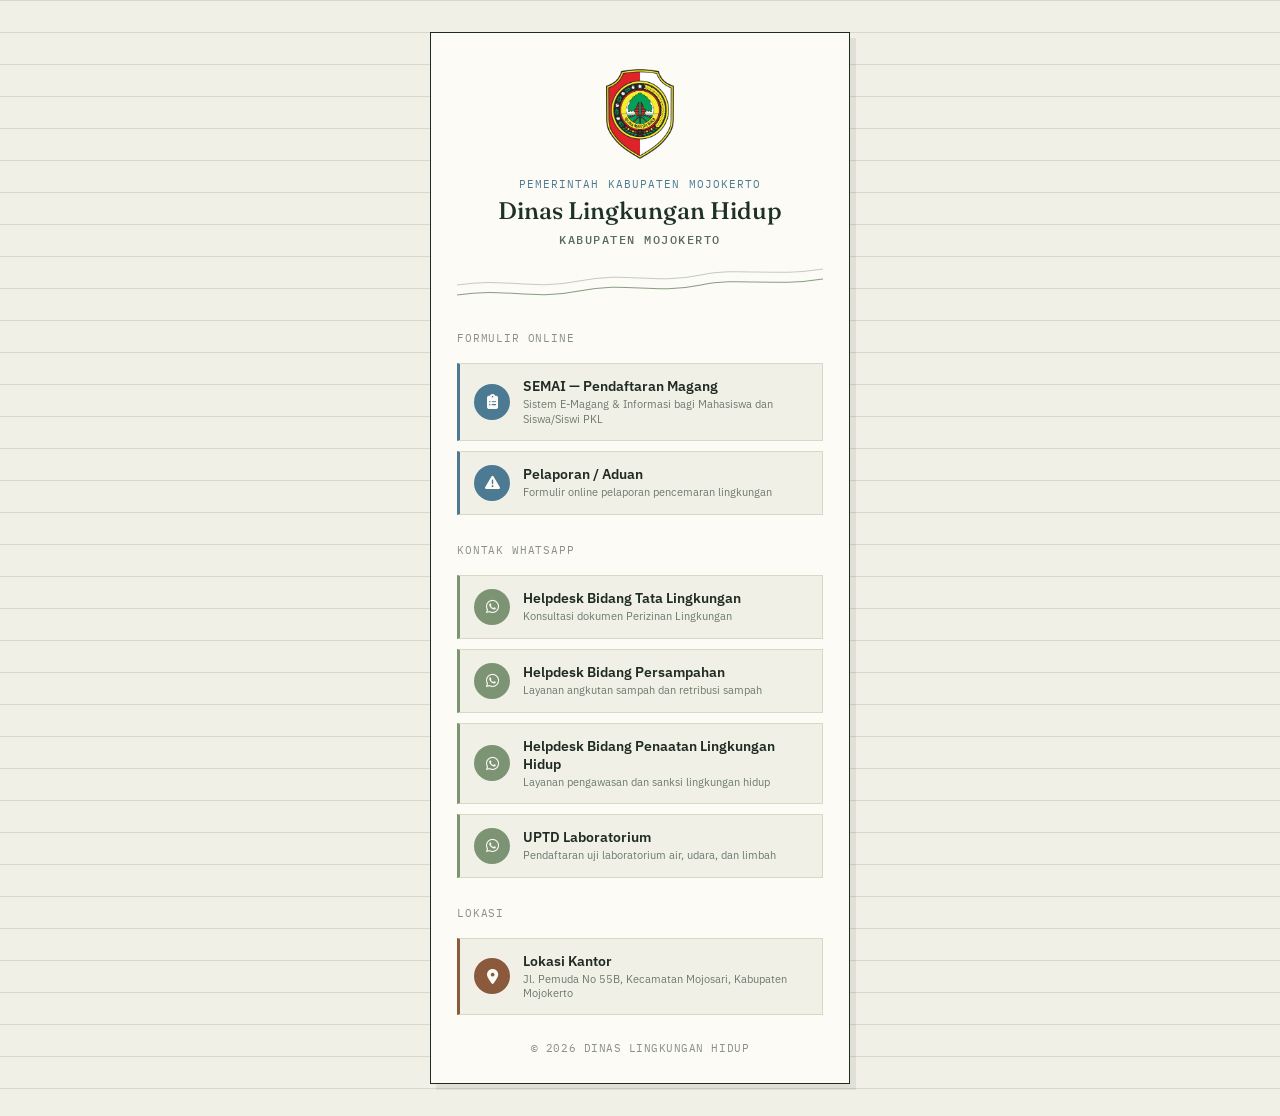
==== index.html @ 9b27d690 "Update index.html" ====
<!DOCTYPE html>
<html lang="id">
<head>
  <meta charset="UTF-8" />
  <meta name="viewport" content="width=device-width, initial-scale=1.0" />
  <title>Landing Page | DLH Kab. Mojokerto</title>
  <link rel="icon" type="image/png" href="logo.png" />
  <link rel="stylesheet" href="https://cdnjs.cloudflare.com/ajax/libs/font-awesome/6.4.0/css/all.min.css" />
  <link rel="preconnect" href="https://fonts.googleapis.com">
  <link rel="preconnect" href="https://fonts.gstatic.com" crossorigin>
  <link href="https://fonts.googleapis.com/css2?family=Fraunces:opsz,wght@9..144,400;9..144,500;9..144,600&family=IBM+Plex+Sans:wght@400;500;600&family=IBM+Plex+Mono:wght@400;500&display=swap" rel="stylesheet">
  <style>
    :root {
      --ink:#1E2B22;
      --paper:#F1F0E6;
      --paper-line:#DAD7C6;
      --forest:#2F4A3C;
      --forest-dark:#1E3129;
      --moss:#7C9473;
      --soil:#8B5A3C;
      --sky:#4C7A93;
      --danger:#A8432E;
      --white:#FCFBF6;
    }

    * { box-sizing: border-box; }

    html, body { overflow-x: hidden; }

    body {
      margin: 0;
      font-family: 'IBM Plex Sans', sans-serif;
      background: var(--paper);
      color: var(--ink);
      background-image: linear-gradient(var(--paper-line) 1px, transparent 1px);
      background-size: 100% 32px;
      display: flex;
      justify-content: center;
      min-height: 100vh;
      padding: 32px 16px;
    }

    .container {
      background: var(--white);
      border: 1px solid var(--ink);
      box-shadow: 6px 6px 0 rgba(30,43,34,0.08);
      width: 100%;
      max-width: 420px;
      text-align: center;
      padding: 36px 26px 28px;
      height: fit-content;
    }

    .logo-area img {
      width: 68px;
      margin-bottom: 14px;
    }

    .eyebrow {
      font-family: 'IBM Plex Mono', monospace;
      font-size: 11px;
      letter-spacing: .1em;
      text-transform: uppercase;
      color: var(--sky);
      margin: 0 0 6px;
    }

    h1 {
      margin: 0;
      font-family: 'Fraunces', serif;
      font-weight: 500;
      font-size: 24px;
      color: var(--forest-dark);
      line-height: 1.2;
    }

    h2 {
      margin: 6px 0 0;
      font-family: 'IBM Plex Mono', monospace;
      font-size: 11.5px;
      font-weight: 500;
      color: #5B6A5E;
      text-transform: uppercase;
      letter-spacing: 1.5px;
    }

    .contour {
      width: 100%;
      height: 40px;
      margin: 18px 0 22px;
    }

    .menu-list {
      display: flex;
      flex-direction: column;
      gap: 10px;
      text-align: left;
    }

    .card-btn {
      display: flex;
      align-items: center;
      text-decoration: none;
      padding: 13px 14px;
      border: 1px solid var(--paper-line);
      border-left: 3px solid var(--accent, var(--forest));
      background: var(--paper);
      transition: transform .15s ease, box-shadow .15s ease;
    }

    .card-btn:hover {
      transform: translateX(2px);
      box-shadow: 3px 3px 0 rgba(30,43,34,0.08);
    }

    .icon-box {
      width: 36px;
      height: 36px;
      flex-shrink: 0;
      border-radius: 50%;
      background: var(--accent, var(--forest));
      display: flex;
      align-items: center;
      justify-content: center;
      margin-right: 13px;
      font-size: 15px;
      color: var(--white);
    }

    .text-box { flex: 1; min-width: 0; }

    .title {
      display: block;
      font-family: 'IBM Plex Sans', sans-serif;
      font-weight: 600;
      font-size: 13.5px;
      color: var(--ink);
      margin-bottom: 2px;
    }

    .subtitle {
      display: block;
      font-size: 11px;
      color: #6B7A6E;
      line-height: 1.35;
    }

    .wa   { --accent: var(--moss); }
    .form { --accent: var(--sky); }
    .location { --accent: var(--soil); }

    .group-label {
      font-family: 'IBM Plex Mono', monospace;
      font-size: 10.5px;
      letter-spacing: .08em;
      text-transform: uppercase;
      color: #8A9186;
      margin: 18px 0 8px;
      text-align: left;
    }
    .menu-list > .group-label:first-child { margin-top: 0; }

    footer {
      margin-top: 26px;
      font-family: 'IBM Plex Mono', monospace;
      font-size: 10.5px;
      color: #8A9186;
      letter-spacing: .05em;
    }
  </style>
</head>
<body>
  <div class="container">
    <div class="logo-area">
      <img src="logo.png" alt="Logo DLH">
    </div>
    <p class="eyebrow">Pemerintah Kabupaten Mojokerto</p>
    <h1>Dinas Lingkungan Hidup</h1>
    <h2>Kabupaten Mojokerto</h2>

    <svg class="contour" viewBox="0 0 300 40" xmlns="http://www.w3.org/2000/svg" preserveAspectRatio="none">
      <g fill="none" stroke="#7C9473" stroke-width="1">
        <path d="M0,30 C40,22 60,36 100,26 C140,16 160,30 200,20 C230,12 260,22 300,14" opacity="0.9"/>
        <path d="M0,20 C40,12 60,26 100,16 C140,6 160,20 200,10 C230,2 260,12 300,4" opacity="0.45"/>
      </g>
    </svg>

    <div class="menu-list">
      <p class="group-label">Formulir Online</p>

      <a href="magang.html?v=2" class="card-btn form">
        <div class="icon-box"><i class="fas fa-clipboard-list"></i></div>
        <div class="text-box">
          <span class="title">SEMAI — Pendaftaran Magang</span>
          <span class="subtitle">Sistem E-Magang & Informasi bagi Mahasiswa dan Siswa/Siswi PKL</span>
        </div>
      </a>

      <a href="https://damarmojo.lapor.go.id/" class="card-btn form">
        <div class="icon-box"><i class="fas fa-exclamation-triangle"></i></div>
        <div class="text-box">
          <span class="title">Pelaporan / Aduan</span>
          <span class="subtitle">Formulir online pelaporan pencemaran lingkungan</span>
        </div>
      </a>

      <p class="group-label">Kontak WhatsApp</p>

      <a href="https://wa.me/628213649614?text=Halo%20Bapak/Ibu.%0A%0APerkenalkan%2C%20saya%3A%0A%0ANama%3A%20%5BNama%5D%0AInstansi/Perusahaan%3A%20%5BNama%20Instansi/Perusahaan%5D%0A%0ASaya%20ingin%20berkonsultasi%20terkait%20dokumen%20Perizinan%20Lingkungan.%0A%0ATerima%20kasih." class="card-btn wa">
        <div class="icon-box"><i class="fab fa-whatsapp"></i></div>
        <div class="text-box">
          <span class="title">Helpdesk Bidang Tata Lingkungan</span>
          <span class="subtitle">Konsultasi dokumen Perizinan Lingkungan</span>
        </div>
      </a>

      <a href="https://wa.me/6281259065456?text=Halo%20Bapak/Ibu.%0A%0APerkenalkan%2C%20saya%3A%0A%0ANama%3A%20%5BNama%5D%0AAlamat%3A%20%5BAlamat%5D%0A%0ASaya%20ingin%20menanyakan%20layanan%20angkutan%20sampah/retribusi%20sampah.%0A%0ATerima%20kasih." class="card-btn wa">
        <div class="icon-box"><i class="fab fa-whatsapp"></i></div>
        <div class="text-box">
          <span class="title">Helpdesk Bidang Persampahan</span>
          <span class="subtitle">Layanan angkutan sampah dan retribusi sampah</span>
        </div>
      </a>

      <a href="https://wa.me/6282336742595?text=Halo%20Bapak/Ibu.%0A%0APerkenalkan%2C%20saya%3A%0A%0ANama%3A%20%5BNama%5D%0AAlamat%3A%20%5BAlamat%5D%0A%0ASaya%20ingin%20melaporkan/menanyakan%20terkait%20pengawasan%20dan%20sanksi%20lingkungan%20hidup%3A%0A%0A%5BUraian%20singkat%20laporan/pertanyaan%5D%0A%0ATerima%20kasih." class="card-btn wa">
        <div class="icon-box"><i class="fab fa-whatsapp"></i></div>
        <div class="text-box">
          <span class="title">Helpdesk Bidang Penaatan Lingkungan Hidup</span>
          <span class="subtitle">Layanan pengawasan dan sanksi lingkungan hidup</span>
        </div>
      </a>

      <a href="https://wa.me/62811315451?text=Halo%20Bapak/Ibu.%0A%0APerkenalkan%2C%20saya%3A%0A%0ANama%3A%20%5BNama%5D%0AInstansi/Perusahaan%3A%20%5BNama%20Instansi/Perusahaan%5D%0A%0ASaya%20ingin%20mendaftar%20uji%20laboratorium%20%28air/udara/limbah%29.%0A%0ATerima%20kasih." class="card-btn wa">
        <div class="icon-box"><i class="fab fa-whatsapp"></i></div>
        <div class="text-box">
          <span class="title">UPTD Laboratorium</span>
          <span class="subtitle">Pendaftaran uji laboratorium air, udara, dan limbah</span>
        </div>
      </a>

      <p class="group-label">Lokasi</p>

      <a href="https://maps.app.goo.gl/bSE29YEavGSSoaG5A" class="card-btn location">
        <div class="icon-box"><i class="fas fa-map-marker-alt"></i></div>
        <div class="text-box">
          <span class="title">Lokasi Kantor</span>
          <span class="subtitle">Jl. Pemuda No 55B, Kecamatan Mojosari, Kabupaten Mojokerto</span>
        </div>
      </a>
    </div>

    <footer>&copy; 2026 DINAS LINGKUNGAN HIDUP</footer>
  </div>
</body>
</html>
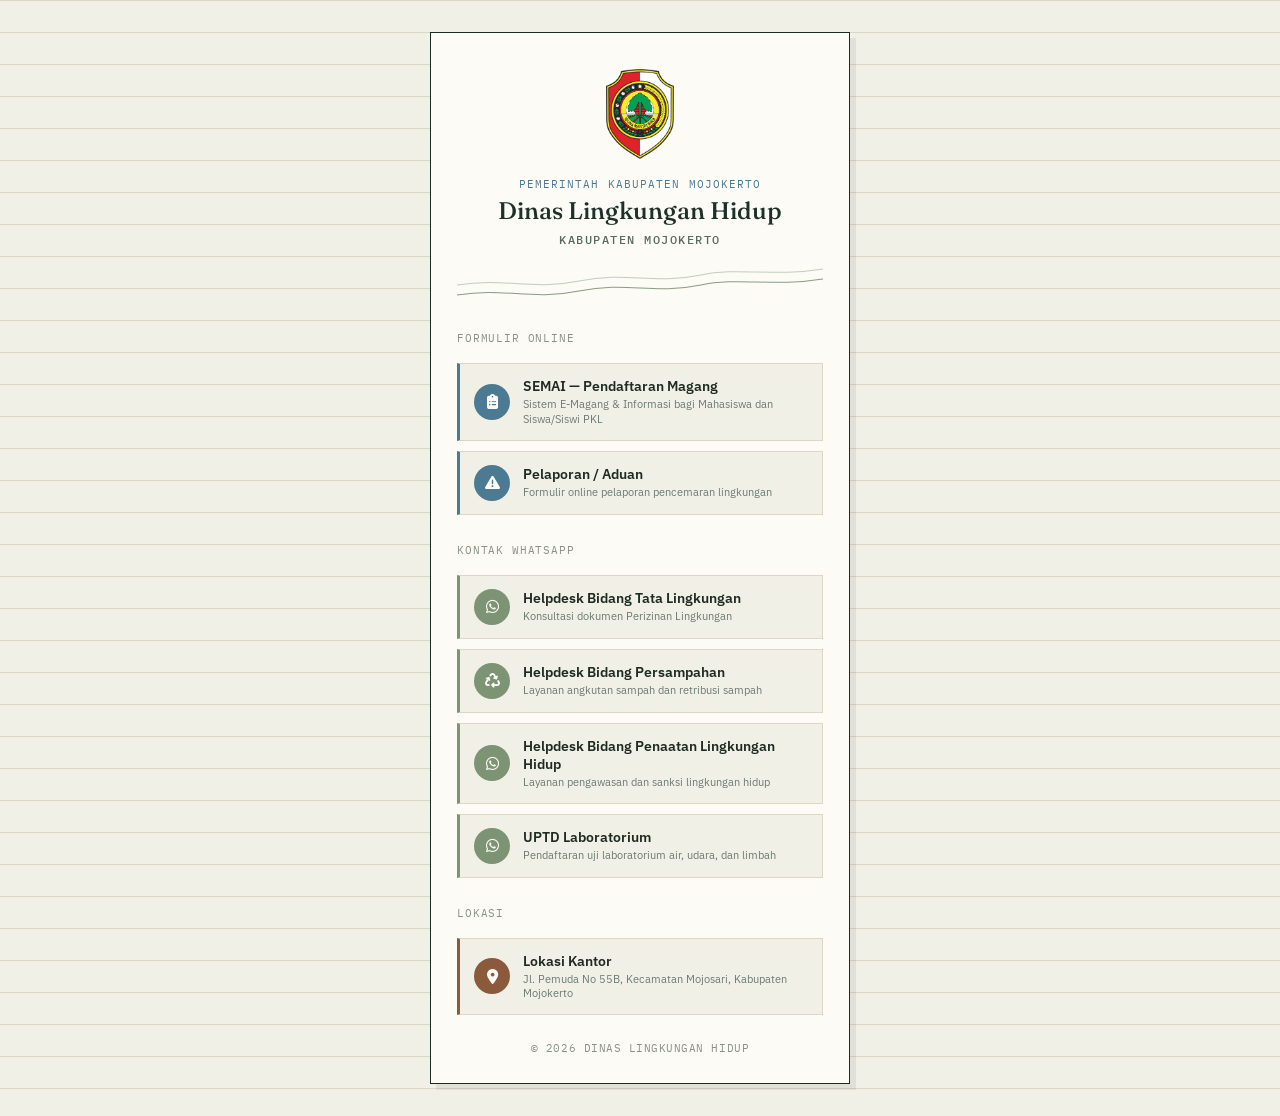
==== commit cca19484: "Update index.html" ====
--- a/index.html
+++ b/index.html
@@ -214,8 +214,8 @@
         </div>
       </a>
 
-      <a href="https://wa.me/6281259065456?text=Halo%20Bapak/Ibu.%0A%0APerkenalkan%2C%20saya%3A%0A%0ANama%3A%20%5BNama%5D%0AAlamat%3A%20%5BAlamat%5D%0A%0ASaya%20ingin%20menanyakan%20layanan%20angkutan%20sampah/retribusi%20sampah.%0A%0ATerima%20kasih." class="card-btn wa">
-        <div class="icon-box"><i class="fab fa-whatsapp"></i></div>
+      <a href="layanan-sampah.html" class="card-btn wa">
+        <div class="icon-box"><i class="fas fa-recycle"></i></div>
         <div class="text-box">
           <span class="title">Helpdesk Bidang Persampahan</span>
           <span class="subtitle">Layanan angkutan sampah dan retribusi sampah</span>
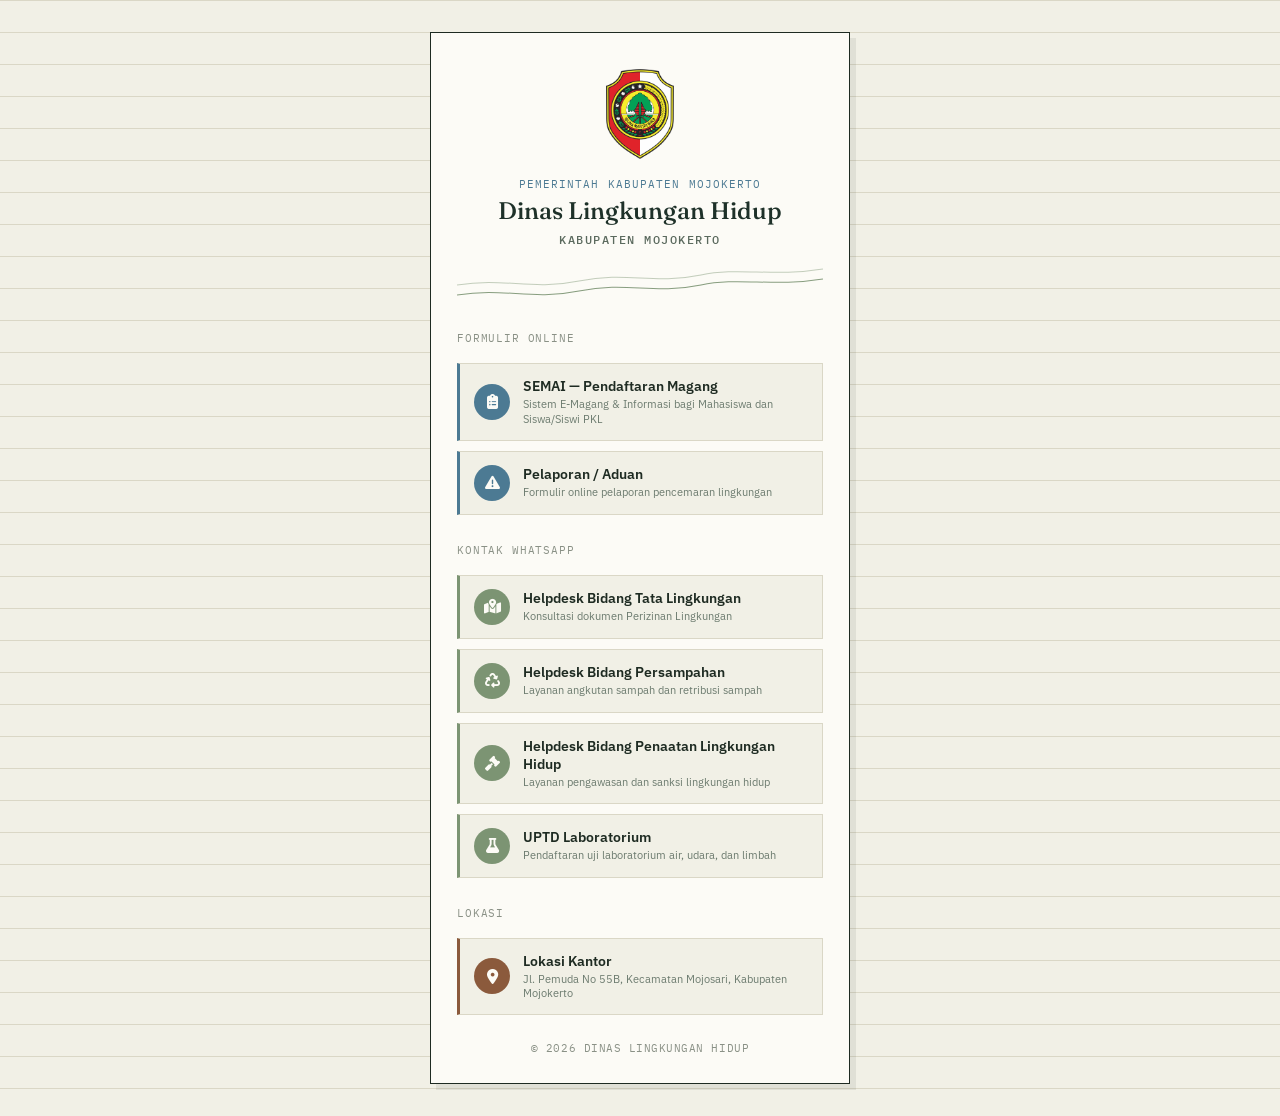
==== commit 03a4f9a4: "Update index.html" ====
--- a/index.html
+++ b/index.html
@@ -206,8 +206,8 @@
 
       <p class="group-label">Kontak WhatsApp</p>
 
-      <a href="https://wa.me/628213649614?text=Halo%20Bapak/Ibu.%0A%0APerkenalkan%2C%20saya%3A%0A%0ANama%3A%20%5BNama%5D%0AInstansi/Perusahaan%3A%20%5BNama%20Instansi/Perusahaan%5D%0A%0ASaya%20ingin%20berkonsultasi%20terkait%20dokumen%20Perizinan%20Lingkungan.%0A%0ATerima%20kasih." class="card-btn wa">
-        <div class="icon-box"><i class="fab fa-whatsapp"></i></div>
+      <a href="layanan-tata-lingkungan.html" class="card-btn wa">
+        <div class="icon-box"><i class="fas fa-map-marked-alt"></i></div>
         <div class="text-box">
           <span class="title">Helpdesk Bidang Tata Lingkungan</span>
           <span class="subtitle">Konsultasi dokumen Perizinan Lingkungan</span>
@@ -222,16 +222,16 @@
         </div>
       </a>
 
-      <a href="https://wa.me/6282336742595?text=Halo%20Bapak/Ibu.%0A%0APerkenalkan%2C%20saya%3A%0A%0ANama%3A%20%5BNama%5D%0AAlamat%3A%20%5BAlamat%5D%0A%0ASaya%20ingin%20melaporkan/menanyakan%20terkait%20pengawasan%20dan%20sanksi%20lingkungan%20hidup%3A%0A%0A%5BUraian%20singkat%20laporan/pertanyaan%5D%0A%0ATerima%20kasih." class="card-btn wa">
-        <div class="icon-box"><i class="fab fa-whatsapp"></i></div>
+      <a href="layanan-penaatan.html" class="card-btn wa">
+        <div class="icon-box"><i class="fas fa-gavel"></i></div>
         <div class="text-box">
           <span class="title">Helpdesk Bidang Penaatan Lingkungan Hidup</span>
           <span class="subtitle">Layanan pengawasan dan sanksi lingkungan hidup</span>
         </div>
       </a>
 
-      <a href="https://wa.me/62811315451?text=Halo%20Bapak/Ibu.%0A%0APerkenalkan%2C%20saya%3A%0A%0ANama%3A%20%5BNama%5D%0AInstansi/Perusahaan%3A%20%5BNama%20Instansi/Perusahaan%5D%0A%0ASaya%20ingin%20mendaftar%20uji%20laboratorium%20%28air/udara/limbah%29.%0A%0ATerima%20kasih." class="card-btn wa">
-        <div class="icon-box"><i class="fab fa-whatsapp"></i></div>
+      <a href="layanan-lab.html" class="card-btn wa">
+        <div class="icon-box"><i class="fas fa-flask"></i></div>
         <div class="text-box">
           <span class="title">UPTD Laboratorium</span>
           <span class="subtitle">Pendaftaran uji laboratorium air, udara, dan limbah</span>
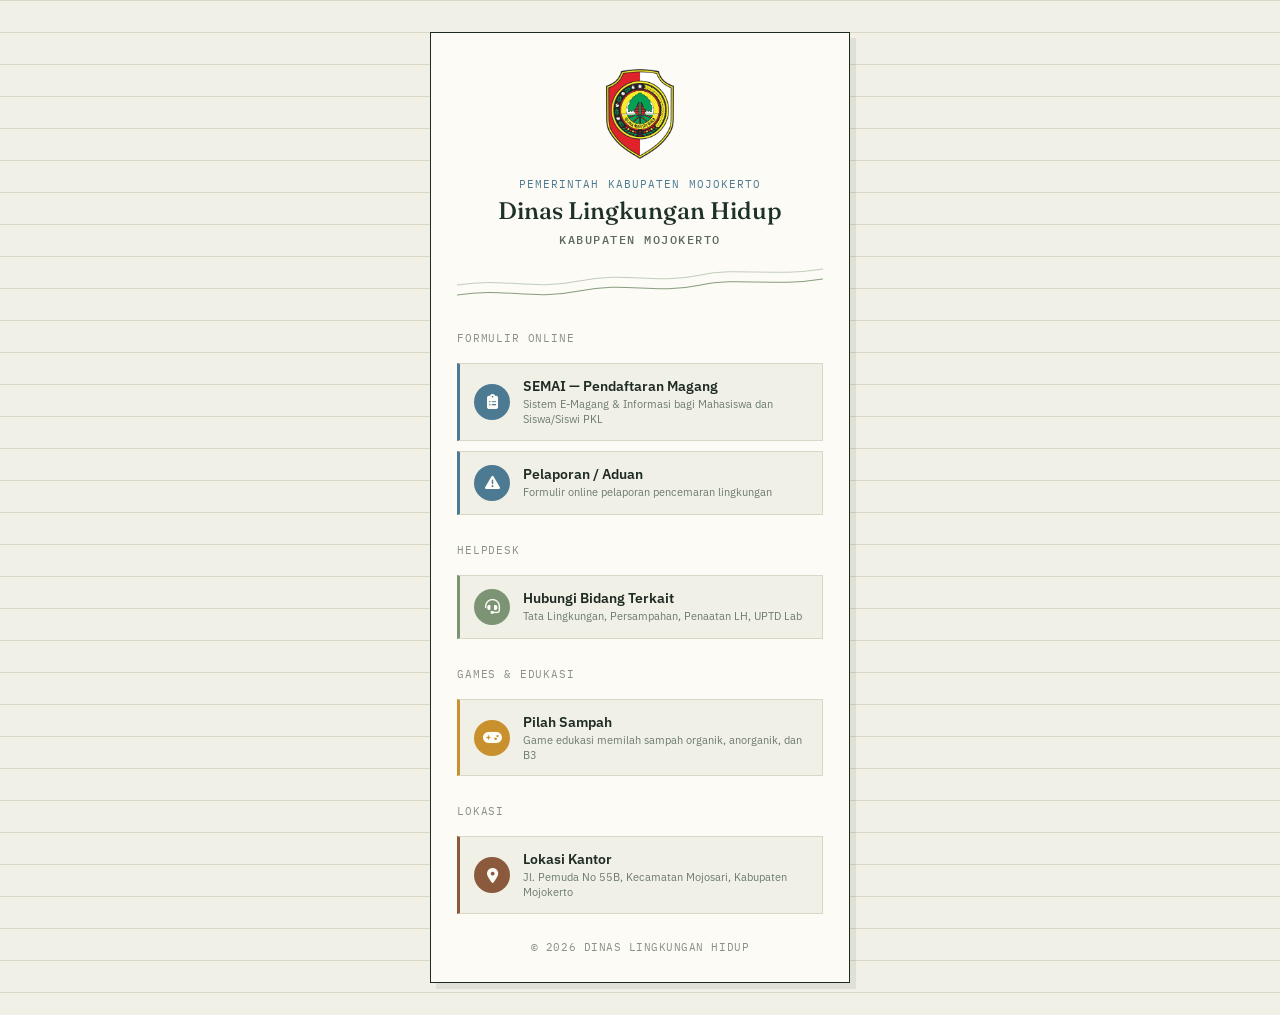
==== commit 7c209a45: "Update index.html" ====
--- a/index.html
+++ b/index.html
@@ -147,6 +147,7 @@
 
     .wa   { --accent: var(--moss); }
     .form { --accent: var(--sky); }
+    .game { --accent: #C9902E; }
     .location { --accent: var(--soil); }
 
     .group-label {
@@ -204,37 +205,23 @@
         </div>
       </a>
 
-      <p class="group-label">Kontak WhatsApp</p>
-
-      <a href="layanan-tata-lingkungan.html" class="card-btn wa">
-        <div class="icon-box"><i class="fas fa-map-marked-alt"></i></div>
-        <div class="text-box">
-          <span class="title">Helpdesk Bidang Tata Lingkungan</span>
-          <span class="subtitle">Konsultasi dokumen Perizinan Lingkungan</span>
-        </div>
-      </a>
-
-      <a href="layanan-sampah.html" class="card-btn wa">
-        <div class="icon-box"><i class="fas fa-recycle"></i></div>
-        <div class="text-box">
-          <span class="title">Helpdesk Bidang Persampahan</span>
-          <span class="subtitle">Layanan angkutan sampah dan retribusi sampah</span>
-        </div>
-      </a>
-
-      <a href="layanan-penaatan.html" class="card-btn wa">
-        <div class="icon-box"><i class="fas fa-gavel"></i></div>
-        <div class="text-box">
-          <span class="title">Helpdesk Bidang Penaatan Lingkungan Hidup</span>
-          <span class="subtitle">Layanan pengawasan dan sanksi lingkungan hidup</span>
-        </div>
-      </a>
-
-      <a href="layanan-lab.html" class="card-btn wa">
-        <div class="icon-box"><i class="fas fa-flask"></i></div>
-        <div class="text-box">
-          <span class="title">UPTD Laboratorium</span>
-          <span class="subtitle">Pendaftaran uji laboratorium air, udara, dan limbah</span>
+      <p class="group-label">Helpdesk</p>
+
+      <a href="helpdesk.html" class="card-btn wa">
+        <div class="icon-box"><i class="fas fa-headset"></i></div>
+        <div class="text-box">
+          <span class="title">Hubungi Bidang Terkait</span>
+          <span class="subtitle">Tata Lingkungan, Persampahan, Penaatan LH, UPTD Lab</span>
+        </div>
+      </a>
+
+      <p class="group-label">Games &amp; Edukasi</p>
+
+      <a href="pilah-sampah.html" class="card-btn game">
+        <div class="icon-box"><i class="fas fa-gamepad"></i></div>
+        <div class="text-box">
+          <span class="title">Pilah Sampah</span>
+          <span class="subtitle">Game edukasi memilah sampah organik, anorganik, dan B3</span>
         </div>
       </a>
 
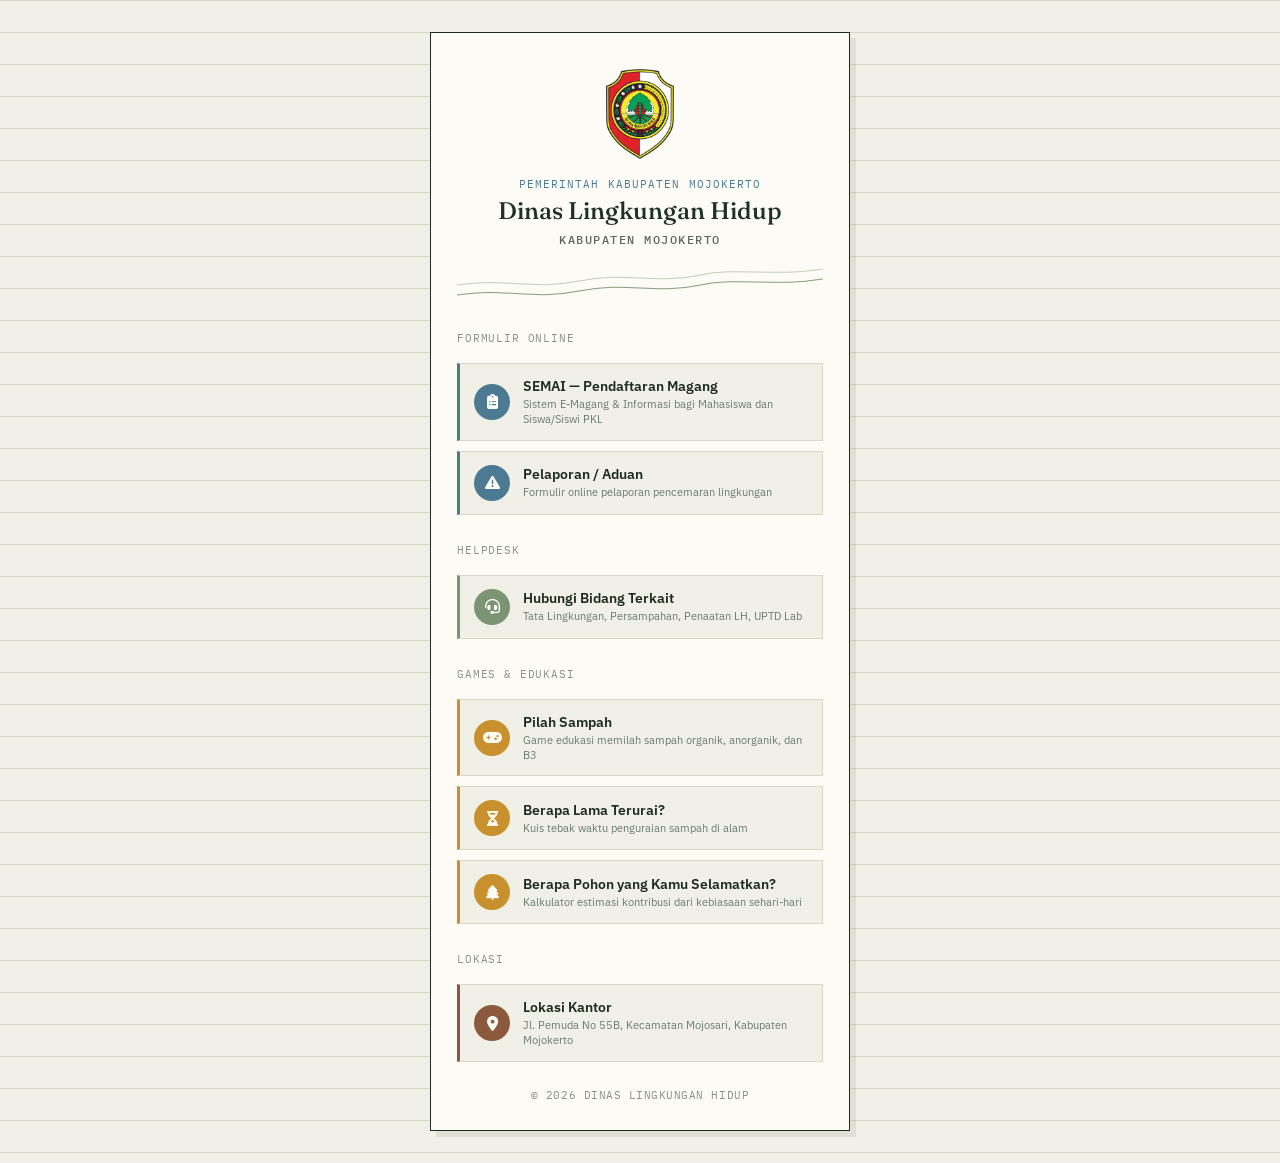
==== commit 5649a649: "Update index.html" ====
--- a/index.html
+++ b/index.html
@@ -225,6 +225,22 @@
         </div>
       </a>
 
+      <a href="kuis-terurai.html" class="card-btn game">
+        <div class="icon-box"><i class="fas fa-hourglass-half"></i></div>
+        <div class="text-box">
+          <span class="title">Berapa Lama Terurai?</span>
+          <span class="subtitle">Kuis tebak waktu penguraian sampah di alam</span>
+        </div>
+      </a>
+
+      <a href="kalkulator-pohon.html" class="card-btn game">
+        <div class="icon-box"><i class="fas fa-tree"></i></div>
+        <div class="text-box">
+          <span class="title">Berapa Pohon yang Kamu Selamatkan?</span>
+          <span class="subtitle">Kalkulator estimasi kontribusi dari kebiasaan sehari-hari</span>
+        </div>
+      </a>
+
       <p class="group-label">Lokasi</p>
 
       <a href="https://maps.app.goo.gl/bSE29YEavGSSoaG5A" class="card-btn location">
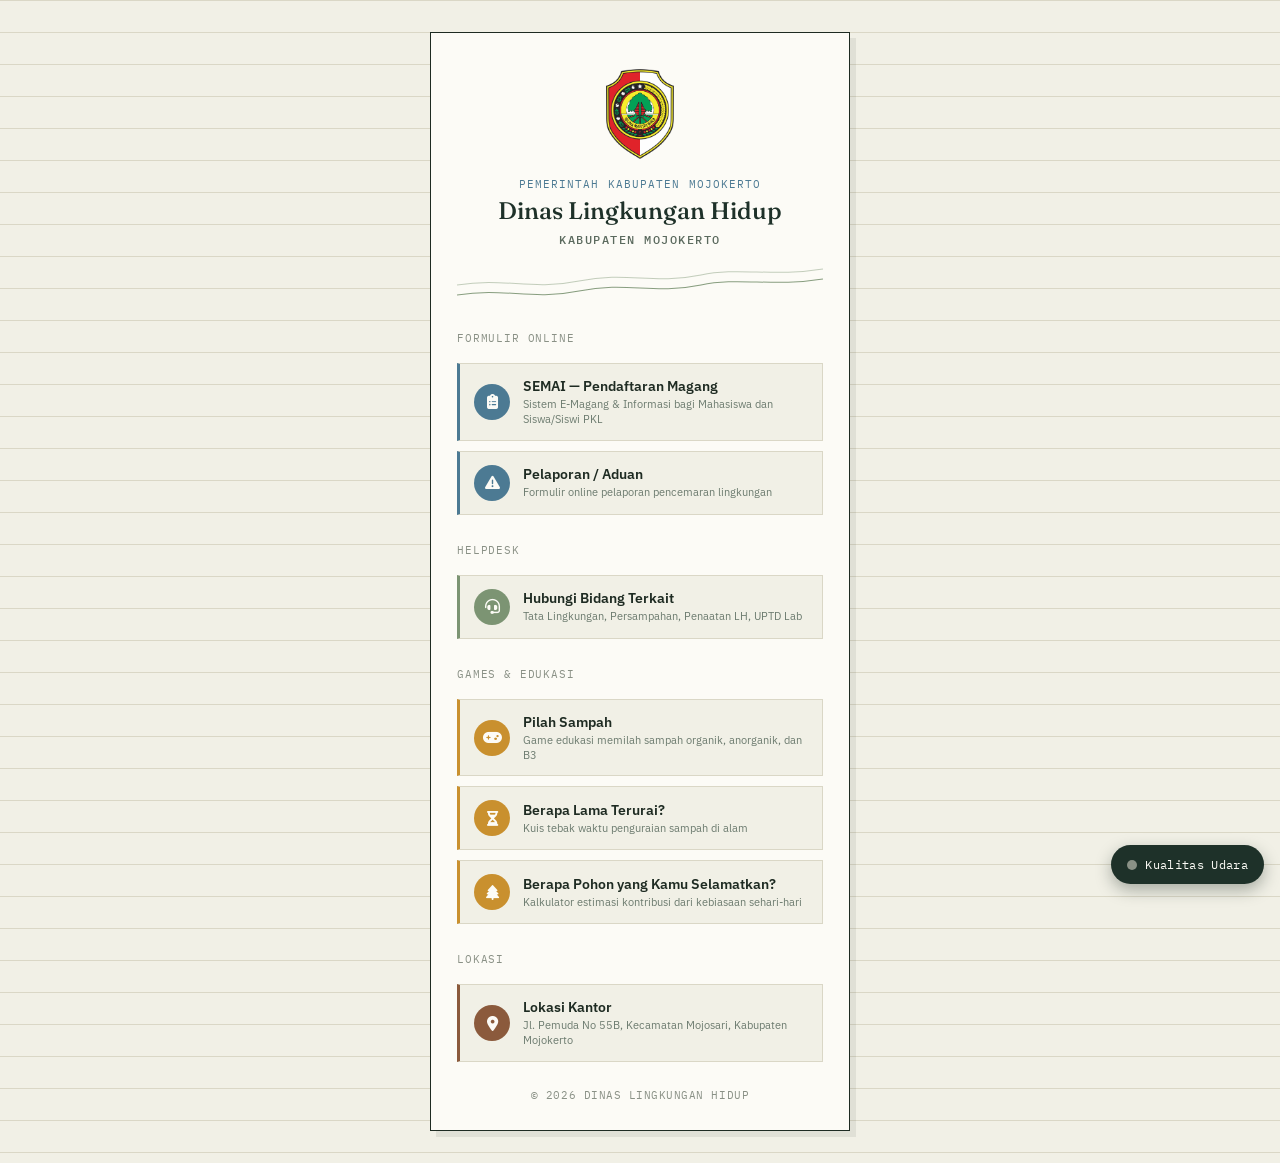
==== commit 93e272b4: "Update index.html" ====
--- a/index.html
+++ b/index.html
@@ -168,6 +168,101 @@
       color: #8A9186;
       letter-spacing: .05em;
     }
+
+    /* ===== Floating Air Quality Widget ===== */
+    .aqi-fab{
+      position:fixed;
+      right:16px;
+      bottom:16px;
+      z-index:50;
+      display:flex;
+      align-items:center;
+      gap:8px;
+      background:var(--forest-dark);
+      color:var(--white);
+      border:none;
+      border-radius:999px;
+      padding:12px 16px;
+      font-family:'IBM Plex Mono', monospace;
+      font-size:11.5px;
+      letter-spacing:.03em;
+      cursor:pointer;
+      box-shadow:0 6px 16px rgba(30,43,34,0.35);
+    }
+    .aqi-fab .dot{
+      width:10px;height:10px;border-radius:50%;
+      background:#8A9186;
+      flex-shrink:0;
+    }
+    .aqi-fab .dot.loaded{background:var(--aqi-color, #8A9186);}
+
+    .aqi-panel{
+      position:fixed;
+      right:16px;
+      bottom:76px;
+      z-index:50;
+      width:min(280px, calc(100vw - 32px));
+      background:var(--white);
+      border:1px solid var(--ink);
+      box-shadow:6px 6px 0 rgba(30,43,34,0.12);
+      padding:18px;
+      display:none;
+    }
+    .aqi-panel.show{display:block;}
+    .aqi-panel .aqi-eyebrow{
+      font-family:'IBM Plex Mono', monospace;
+      font-size:10.5px;
+      letter-spacing:.08em;
+      text-transform:uppercase;
+      color:var(--sky);
+      margin:0 0 6px;
+    }
+    .aqi-panel .aqi-station{
+      font-size:12px;
+      color:#5B6A5E;
+      margin:0 0 14px;
+      line-height:1.4;
+    }
+    .aqi-panel .aqi-main{
+      display:flex;
+      align-items:baseline;
+      gap:10px;
+      margin-bottom:6px;
+    }
+    .aqi-panel .aqi-number{
+      font-family:'Fraunces', serif;
+      font-weight:600;
+      font-size:36px;
+      color:var(--ink);
+    }
+    .aqi-panel .aqi-category{
+      font-family:'IBM Plex Sans', sans-serif;
+      font-weight:600;
+      font-size:13px;
+      padding:3px 10px;
+      border-radius:999px;
+      color:var(--white);
+      background:var(--aqi-color, #8A9186);
+    }
+    .aqi-panel .aqi-updated{
+      font-size:10.5px;
+      color:#8A9186;
+      margin-top:10px;
+      font-family:'IBM Plex Mono', monospace;
+    }
+    .aqi-panel .aqi-loading, .aqi-panel .aqi-error{
+      font-size:12.5px;
+      color:#5B6A5E;
+      text-align:center;
+      padding:10px 0;
+    }
+    .aqi-panel .aqi-close{
+      position:absolute;
+      top:10px;right:12px;
+      background:none;border:none;
+      font-size:16px;color:#8A9186;
+      cursor:pointer;line-height:1;
+    }
   </style>
 </head>
 <body>
@@ -254,5 +349,83 @@
 
     <footer>&copy; 2026 DINAS LINGKUNGAN HIDUP</footer>
   </div>
+
+  <!-- ===== Floating Air Quality Widget ===== -->
+  <button class="aqi-fab" id="aqiFab">
+    <span class="dot" id="aqiDot"></span>
+    <span>Kualitas Udara</span>
+  </button>
+
+  <div class="aqi-panel" id="aqiPanel">
+    <button class="aqi-close" id="aqiClose">&times;</button>
+    <p class="aqi-eyebrow">Kualitas Udara Terkini</p>
+    <div id="aqiContent">
+      <p class="aqi-loading">Memuat data...</p>
+    </div>
+  </div>
+
+  <script>
+    // GANTI dengan token gratis dari https://aqicn.org/data-platform/token/
+    const AQI_TOKEN = "57b91b455311af18d3c76b31ebcbcc2030d7b4e2";
+    // Koordinat sekitar Kabupaten Mojokerto (Mojosari) — stasiun terdekat otomatis dipilih
+    const AQI_LAT = -7.5333;
+    const AQI_LON = 112.4500;
+
+    const aqiFab = document.getElementById('aqiFab');
+    const aqiPanel = document.getElementById('aqiPanel');
+    const aqiClose = document.getElementById('aqiClose');
+    const aqiDot = document.getElementById('aqiDot');
+    const aqiContent = document.getElementById('aqiContent');
+
+    let aqiLoaded = false;
+
+    function aqiCategory(aqi){
+      if (aqi <= 50) return { label: 'Baik', color: '#5FAE52' };
+      if (aqi <= 100) return { label: 'Sedang', color: '#D9B23C' };
+      if (aqi <= 150) return { label: 'Tidak Sehat (Sensitif)', color: '#E08A3C' };
+      if (aqi <= 200) return { label: 'Tidak Sehat', color: '#D9524A' };
+      if (aqi <= 300) return { label: 'Sangat Tidak Sehat', color: '#8B4FA8' };
+      return { label: 'Berbahaya', color: '#7A2E2E' };
+    }
+
+    async function loadAqi(){
+      if (AQI_TOKEN.includes('GANTI_DENGAN_TOKEN')) {
+        aqiContent.innerHTML = '<p class="aqi-error">Token AQICN belum dipasang. Lihat panduan setup.</p>';
+        return;
+      }
+      try {
+        const res = await fetch(`https://api.waqi.info/feed/geo:${AQI_LAT};${AQI_LON}/?token=${AQI_TOKEN}`);
+        const data = await res.json();
+        if (data.status !== 'ok') throw new Error('API error');
+
+        const aqi = data.data.aqi;
+        const station = data.data.city.name;
+        const updated = data.data.time.s;
+        const cat = aqiCategory(aqi);
+
+        aqiDot.classList.add('loaded');
+        aqiDot.style.setProperty('--aqi-color', cat.color);
+        aqiPanel.style.setProperty('--aqi-color', cat.color);
+
+        aqiContent.innerHTML = `
+          <p class="aqi-station">${station}</p>
+          <div class="aqi-main">
+            <span class="aqi-number">${aqi}</span>
+            <span class="aqi-category">${cat.label}</span>
+          </div>
+          <p class="aqi-updated">Diperbarui: ${updated}</p>
+        `;
+        aqiLoaded = true;
+      } catch (err) {
+        aqiContent.innerHTML = '<p class="aqi-error">Data kualitas udara sedang tidak tersedia.</p>';
+      }
+    }
+
+    aqiFab.addEventListener('click', () => {
+      aqiPanel.classList.toggle('show');
+      if (!aqiLoaded) loadAqi();
+    });
+    aqiClose.addEventListener('click', () => aqiPanel.classList.remove('show'));
+  </script>
 </body>
 </html>
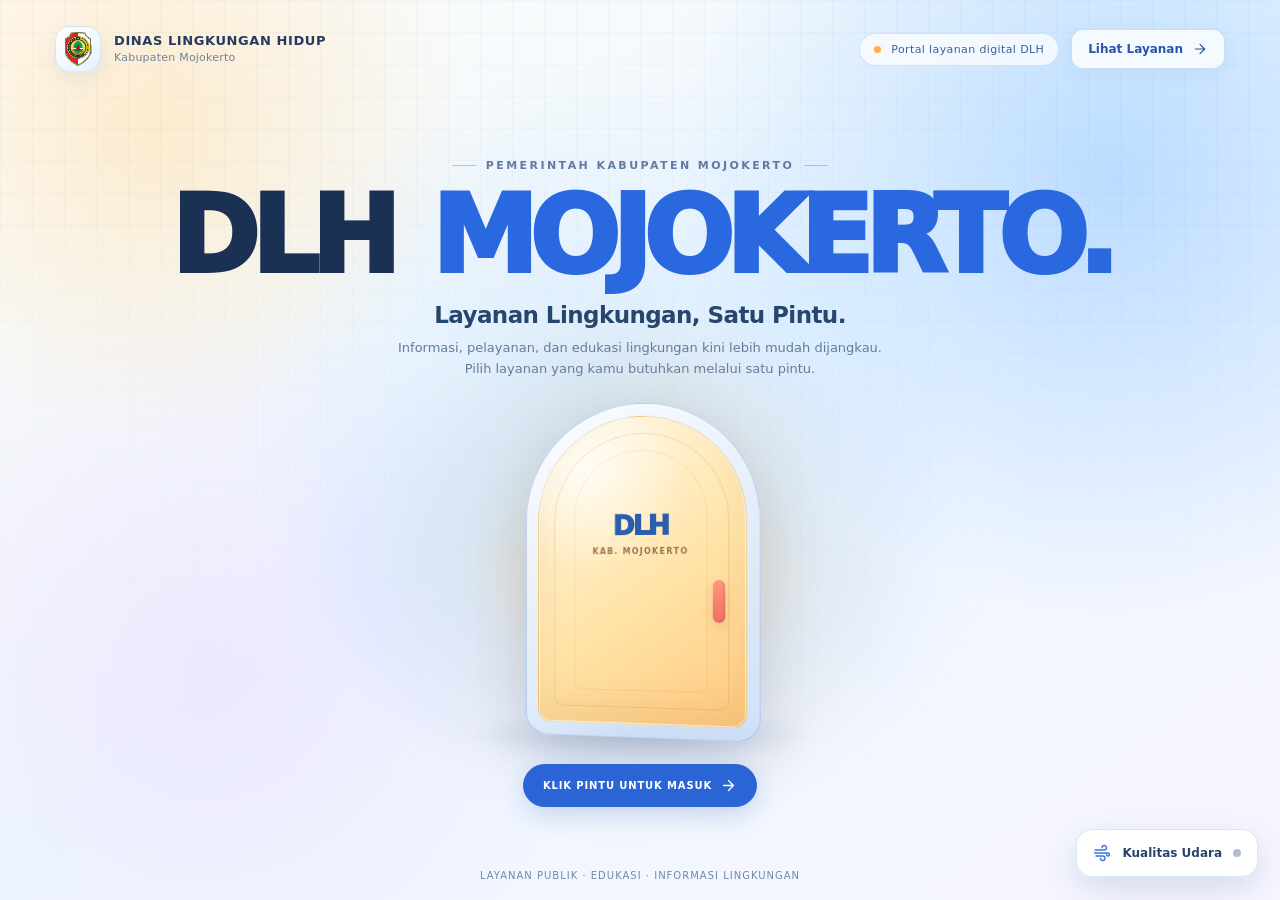
==== commit f98b19e0: "Update index.html" ====
--- a/index.html
+++ b/index.html
@@ -1,431 +1,650 @@
 <!DOCTYPE html>
 <html lang="id">
 <head>
-  <meta charset="UTF-8" />
-  <meta name="viewport" content="width=device-width, initial-scale=1.0" />
-  <title>Landing Page | DLH Kab. Mojokerto</title>
-  <link rel="icon" type="image/png" href="logo.png" />
-  <link rel="stylesheet" href="https://cdnjs.cloudflare.com/ajax/libs/font-awesome/6.4.0/css/all.min.css" />
-  <link rel="preconnect" href="https://fonts.googleapis.com">
-  <link rel="preconnect" href="https://fonts.gstatic.com" crossorigin>
-  <link href="https://fonts.googleapis.com/css2?family=Fraunces:opsz,wght@9..144,400;9..144,500;9..144,600&family=IBM+Plex+Sans:wght@400;500;600&family=IBM+Plex+Mono:wght@400;500&display=swap" rel="stylesheet">
+  <meta charset="UTF-8">
+  <meta name="viewport" content="width=device-width, initial-scale=1.0">
+  <meta name="theme-color" content="#eef6ff">
+  <meta name="description" content="Portal layanan digital Dinas Lingkungan Hidup Kabupaten Mojokerto. Informasi magang, pengaduan, helpdesk, dan edukasi lingkungan dalam satu tempat.">
+  <title>DLH Kabupaten Mojokerto — Layanan Lingkungan, Satu Pintu</title>
+  <!-- Letakkan di folder yang sama dengan index asli, bersama logo.png dan halaman-halaman lokal. -->
+  <link rel="icon" type="image/png" href="logo.png">
   <style>
-    :root {
-      --ink:#1E2B22;
-      --paper:#F1F0E6;
-      --paper-line:#DAD7C6;
-      --forest:#2F4A3C;
-      --forest-dark:#1E3129;
-      --moss:#7C9473;
-      --soil:#8B5A3C;
-      --sky:#4C7A93;
-      --danger:#A8432E;
-      --white:#FCFBF6;
-    }
-
-    * { box-sizing: border-box; }
-
-    html, body { overflow-x: hidden; }
-
-    body {
-      margin: 0;
-      font-family: 'IBM Plex Sans', sans-serif;
-      background: var(--paper);
-      color: var(--ink);
-      background-image: linear-gradient(var(--paper-line) 1px, transparent 1px);
-      background-size: 100% 32px;
-      display: flex;
-      justify-content: center;
-      min-height: 100vh;
-      padding: 32px 16px;
-    }
-
-    .container {
-      background: var(--white);
-      border: 1px solid var(--ink);
-      box-shadow: 6px 6px 0 rgba(30,43,34,0.08);
-      width: 100%;
-      max-width: 420px;
-      text-align: center;
-      padding: 36px 26px 28px;
-      height: fit-content;
-    }
-
-    .logo-area img {
-      width: 68px;
-      margin-bottom: 14px;
-    }
-
-    .eyebrow {
-      font-family: 'IBM Plex Mono', monospace;
-      font-size: 11px;
-      letter-spacing: .1em;
-      text-transform: uppercase;
-      color: var(--sky);
-      margin: 0 0 6px;
-    }
-
-    h1 {
-      margin: 0;
-      font-family: 'Fraunces', serif;
-      font-weight: 500;
-      font-size: 24px;
-      color: var(--forest-dark);
-      line-height: 1.2;
-    }
-
-    h2 {
-      margin: 6px 0 0;
-      font-family: 'IBM Plex Mono', monospace;
-      font-size: 11.5px;
-      font-weight: 500;
-      color: #5B6A5E;
-      text-transform: uppercase;
-      letter-spacing: 1.5px;
-    }
-
-    .contour {
-      width: 100%;
-      height: 40px;
-      margin: 18px 0 22px;
-    }
-
-    .menu-list {
-      display: flex;
-      flex-direction: column;
-      gap: 10px;
-      text-align: left;
-    }
-
-    .card-btn {
-      display: flex;
-      align-items: center;
-      text-decoration: none;
-      padding: 13px 14px;
-      border: 1px solid var(--paper-line);
-      border-left: 3px solid var(--accent, var(--forest));
-      background: var(--paper);
-      transition: transform .15s ease, box-shadow .15s ease;
-    }
-
-    .card-btn:hover {
-      transform: translateX(2px);
-      box-shadow: 3px 3px 0 rgba(30,43,34,0.08);
-    }
-
-    .icon-box {
-      width: 36px;
-      height: 36px;
-      flex-shrink: 0;
-      border-radius: 50%;
-      background: var(--accent, var(--forest));
-      display: flex;
-      align-items: center;
-      justify-content: center;
-      margin-right: 13px;
-      font-size: 15px;
-      color: var(--white);
-    }
-
-    .text-box { flex: 1; min-width: 0; }
-
-    .title {
-      display: block;
-      font-family: 'IBM Plex Sans', sans-serif;
-      font-weight: 600;
-      font-size: 13.5px;
-      color: var(--ink);
-      margin-bottom: 2px;
-    }
-
-    .subtitle {
-      display: block;
-      font-size: 11px;
-      color: #6B7A6E;
-      line-height: 1.35;
-    }
-
-    .wa   { --accent: var(--moss); }
-    .form { --accent: var(--sky); }
-    .game { --accent: #C9902E; }
-    .location { --accent: var(--soil); }
-
-    .group-label {
-      font-family: 'IBM Plex Mono', monospace;
-      font-size: 10.5px;
-      letter-spacing: .08em;
-      text-transform: uppercase;
-      color: #8A9186;
-      margin: 18px 0 8px;
-      text-align: left;
-    }
-    .menu-list > .group-label:first-child { margin-top: 0; }
-
-    footer {
-      margin-top: 26px;
-      font-family: 'IBM Plex Mono', monospace;
-      font-size: 10.5px;
-      color: #8A9186;
-      letter-spacing: .05em;
-    }
-
-    /* ===== Floating Air Quality Widget ===== */
-    .aqi-fab{
-      position:fixed;
-      right:16px;
-      bottom:16px;
-      z-index:50;
-      display:flex;
-      align-items:center;
-      gap:8px;
-      background:var(--forest-dark);
-      color:var(--white);
-      border:none;
-      border-radius:999px;
-      padding:12px 16px;
-      font-family:'IBM Plex Mono', monospace;
-      font-size:11.5px;
-      letter-spacing:.03em;
-      cursor:pointer;
-      box-shadow:0 6px 16px rgba(30,43,34,0.35);
-    }
-    .aqi-fab .dot{
-      width:10px;height:10px;border-radius:50%;
-      background:#8A9186;
-      flex-shrink:0;
-    }
-    .aqi-fab .dot.loaded{background:var(--aqi-color, #8A9186);}
-
-    .aqi-panel{
-      position:fixed;
-      right:16px;
-      bottom:76px;
-      z-index:50;
-      width:min(280px, calc(100vw - 32px));
-      background:var(--white);
-      border:1px solid var(--ink);
-      box-shadow:6px 6px 0 rgba(30,43,34,0.12);
-      padding:18px;
-      display:none;
-    }
-    .aqi-panel.show{display:block;}
-    .aqi-panel .aqi-eyebrow{
-      font-family:'IBM Plex Mono', monospace;
-      font-size:10.5px;
-      letter-spacing:.08em;
-      text-transform:uppercase;
-      color:var(--sky);
-      margin:0 0 6px;
-    }
-    .aqi-panel .aqi-station{
-      font-size:12px;
-      color:#5B6A5E;
-      margin:0 0 14px;
-      line-height:1.4;
-    }
-    .aqi-panel .aqi-main{
-      display:flex;
-      align-items:baseline;
-      gap:10px;
-      margin-bottom:6px;
-    }
-    .aqi-panel .aqi-number{
-      font-family:'Fraunces', serif;
-      font-weight:600;
-      font-size:36px;
-      color:var(--ink);
-    }
-    .aqi-panel .aqi-category{
-      font-family:'IBM Plex Sans', sans-serif;
-      font-weight:600;
-      font-size:13px;
-      padding:3px 10px;
-      border-radius:999px;
-      color:var(--white);
-      background:var(--aqi-color, #8A9186);
-    }
-    .aqi-panel .aqi-updated{
-      font-size:10.5px;
-      color:#8A9186;
-      margin-top:10px;
-      font-family:'IBM Plex Mono', monospace;
-    }
-    .aqi-panel .aqi-loading, .aqi-panel .aqi-error{
-      font-size:12.5px;
-      color:#5B6A5E;
-      text-align:center;
-      padding:10px 0;
-    }
-    .aqi-panel .aqi-close{
-      position:absolute;
-      top:10px;right:12px;
-      background:none;border:none;
-      font-size:16px;color:#8A9186;
-      cursor:pointer;line-height:1;
+    :root{
+      color-scheme:dark;
+      --bg:#06120e;--bg2:#0b241a;--surface:rgba(255,255,255,.062);
+      --surface-strong:rgba(255,255,255,.09);--line:rgba(226,255,236,.12);
+      --white:#f6fff8;--muted:#a9c3b3;--faint:#739687;
+      --mint:#88e4ae;--mint-bright:#abf4c8;--gold:#eacb8d;
+      --radius:26px;--shadow:0 28px 85px rgba(0,0,0,.34);
+    }
+    *,*::before,*::after{box-sizing:border-box}
+    html{scroll-behavior:smooth}
+    body{margin:0;min-height:100vh;color:var(--white);font-family:Inter,ui-sans-serif,system-ui,-apple-system,BlinkMacSystemFont,"Segoe UI",sans-serif;
+      background:radial-gradient(circle at 50% -12%,rgba(112,218,156,.17),transparent 34%),
+        radial-gradient(circle at 6% 35%,rgba(46,105,70,.19),transparent 28%),
+        radial-gradient(circle at 91% 75%,rgba(48,104,74,.12),transparent 25%),
+        linear-gradient(155deg,#071712 2%,#0b2018 56%,#040c09 100%);
+      overflow-x:hidden}
+    body::before{content:"";position:fixed;inset:0;pointer-events:none;z-index:0;
+      background:linear-gradient(rgba(255,255,255,.017) 1px,transparent 1px),linear-gradient(90deg,rgba(255,255,255,.017) 1px,transparent 1px);
+      background-size:34px 34px;mask-image:linear-gradient(to bottom,#000,transparent 94%)}
+    [hidden]{display:none!important}
+    a{color:inherit;text-decoration:none}
+    button,input{font:inherit}
+    button{color:inherit}
+    button,a{-webkit-tap-highlight-color:transparent}
+    button:focus-visible,a:focus-visible,input:focus-visible{outline:3px solid var(--mint);outline-offset:4px}
+    .shell{width:min(1170px,calc(100% - 44px));margin-inline:auto;position:relative;z-index:1}
+    .svg-icon{width:22px;height:22px;stroke:currentColor;stroke-width:1.8;fill:none;stroke-linecap:round;stroke-linejoin:round;flex:none}
+    .brand{display:flex;align-items:center;gap:13px;min-width:0}
+    .brand-logo{width:46px;height:46px;flex:none;position:relative;border-radius:15px;display:grid;place-items:center;overflow:hidden;
+      background:linear-gradient(145deg,rgba(158,255,196,.16),rgba(255,255,255,.035));border:1px solid rgba(255,255,255,.16)}
+    .brand-logo .fallback{font-size:13px;font-weight:900;letter-spacing:-.07em;color:var(--mint)}
+    .brand-logo img{position:absolute;width:100%;height:100%;object-fit:contain;padding:5px;inset:0}
+    .brand-text{display:flex;flex-direction:column;gap:3px;line-height:1.15}
+    .brand-text strong{font-size:13px;letter-spacing:.045em;font-weight:850}
+    .brand-text small{font-size:11px;letter-spacing:.02em;color:var(--muted)}
+    .tagline-pill{display:inline-flex;align-items:center;gap:10px;padding:9px 14px;border:1px solid var(--line);border-radius:100px;
+      color:#bdd6c8;background:rgba(255,255,255,.035);font-size:11px;letter-spacing:.035em;backdrop-filter:blur(12px)}
+    .live-dot{width:7px;height:7px;display:inline-block;border-radius:100%;background:var(--mint);box-shadow:0 0 14px rgba(130,238,174,.65)}
+    /* INTRO: identitas visual BERANDA — panggung gelap, pintu tiga dimensi. */
+    .intro{min-height:100vh;min-height:100dvh;display:flex;flex-direction:column;position:relative;isolation:isolate}
+    .intro::after{content:"";position:absolute;z-index:-1;pointer-events:none;inset:0;
+      background:radial-gradient(circle at 50% 64%,rgba(195,229,187,.065),transparent 30%)}
+    .intro-top{width:min(1170px,calc(100% - 44px));margin:0 auto;padding-top:26px;display:flex;align-items:center;justify-content:space-between;gap:12px}
+    .header-actions{display:flex;align-items:center;gap:12px}
+    .outline-small{min-height:40px;padding:0 16px;display:inline-flex;align-items:center;gap:9px;border:1px solid rgba(255,255,255,.19);
+      border-radius:12px;background:rgba(255,255,255,.04);font-weight:700;font-size:12px;cursor:pointer;transition:background .2s}
+    .outline-small:hover{background:rgba(255,255,255,.1)}
+    .intro-inner{flex:1;display:flex;flex-direction:column;align-items:center;justify-content:center;text-align:center;
+      padding:30px 20px 36px;min-height:0;position:relative}
+    .overline{display:inline-flex;align-items:center;gap:10px;margin:0 0 15px;text-transform:uppercase;letter-spacing:.22em;
+      font-size:11px;font-weight:700;color:var(--muted)}
+    .overline::before,.overline::after{content:"";height:1px;width:24px;background:rgba(136,228,174,.55)}
+    .hero-title{font-size:clamp(48px,8.3vw,112px);font-weight:950;letter-spacing:-.075em;line-height:.94;margin:0;text-wrap:balance}
+    .hero-title span{color:var(--mint);text-shadow:0 0 52px rgba(89,217,143,.14);display:inline-block;margin-left:.10em}
+    .hero-sub{font-size:clamp(16px,2.2vw,23px);font-weight:650;letter-spacing:-.025em;margin:15px 0 0}
+    .hero-description{font-size:13px;color:var(--muted);line-height:1.65;max-width:490px;margin:9px 0 0}
+    .door-zone{position:relative;display:grid;place-items:center;width:min(470px,100%);height:clamp(300px,42vh,400px);margin-top:2px;perspective:900px}
+    .spotlight{position:absolute;inset:-16% -24%;background:radial-gradient(ellipse at center,rgba(243,225,176,.14),transparent 60%);filter:blur(15px);
+      pointer-events:none;animation:halo-breathe 5s ease-in-out infinite}
+    .door-floor{position:absolute;width:75%;height:50px;bottom:0;background:radial-gradient(ellipse at center,rgba(0,0,0,.72),transparent 70%);filter:blur(5px)}
+    .door-button{position:relative;border:0;outline:0;background:none;padding:0;cursor:pointer;z-index:1;transform-style:preserve-3d;perspective:900px}
+    .door-frame{width:clamp(184px,25vw,236px);height:clamp(260px,34vw,335px);padding:12px;border-radius:125px 125px 24px 24px;
+      border:1px solid rgba(255,255,255,.28);background:linear-gradient(140deg,rgba(255,255,255,.30),rgba(255,255,255,.075));
+      backdrop-filter:blur(9px);box-shadow:0 27px 80px rgba(0,0,0,.42),0 0 50px rgba(233,214,160,.045),inset 0 1px 0 rgba(255,255,255,.19);
+      transform:rotateY(-6deg);transition:transform .44s ease,box-shadow .44s ease;transform-style:preserve-3d}
+    .door-button:hover .door-frame{transform:rotateY(-1deg) translateY(-7px) scale(1.014);box-shadow:0 33px 85px rgba(0,0,0,.5),0 0 60px rgba(233,214,160,.085)}
+    .door-panel{height:100%;width:100%;position:relative;overflow:hidden;border-radius:115px 115px 16px 16px;
+      border:1px solid rgba(115,91,54,.19);
+      background:radial-gradient(circle at 27% 17%,rgba(255,255,255,.60),transparent 30%),linear-gradient(145deg,#f5efdf,#e8dac0 55%,#c7af87);
+      box-shadow:inset 0 0 0 1px rgba(255,255,255,.20),inset 0 -18px 33px rgba(87,66,32,.14);transform-origin:left center;
+      transition:transform .68s cubic-bezier(.19,.9,.23,1),box-shadow .35s}
+    .door-panel::before{content:"";position:absolute;inset:16px;border:1px solid rgba(122,91,50,.19);border-radius:105px 105px 11px 11px}
+    .door-panel::after{content:"";position:absolute;inset:33px 37px;border:1px solid rgba(122,91,50,.14);border-radius:87px 87px 9px 9px}
+    .door-monogram{position:absolute;top:38%;left:50%;transform:translate(-50%,-50%);z-index:1;color:#4a664c;text-align:center;
+      font-size:27px;font-weight:950;letter-spacing:-.08em;line-height:1}
+    .door-monogram small{font-size:8px;letter-spacing:.16em;display:block;margin-top:9px;color:#7f816e;font-weight:750;white-space:nowrap}
+    .door-handle{position:absolute;right:20px;top:53%;height:42px;width:12px;border-radius:100px;
+      background:linear-gradient(#dcb674,#8d6526);box-shadow:inset -2px 0 2px rgba(78,51,10,.27),0 5px 12px rgba(68,46,22,.24)}
+    .door-button.opening .door-panel{transform:rotateY(-72deg)}
+    .door-button.opening .door-frame{transform:translateY(-5px) scale(1.055)}
+    .door-hint{border:0;background:none;color:var(--muted);font-weight:700;letter-spacing:.15em;text-transform:uppercase;
+      display:flex;align-items:center;gap:8px;cursor:pointer;font-size:10px;margin-top:0;padding:12px;animation:hint-fade 2.8s ease-in-out infinite}
+    .door-hint .svg-icon{width:17px;height:17px}
+    .intro-bottom{position:absolute;bottom:19px;left:50%;transform:translateX(-50%);width:max-content;max-width:90vw;font-size:10px;letter-spacing:.1em;
+      text-transform:uppercase;color:#688979}
+    @keyframes halo-breathe{50%{opacity:.65;transform:scale(1.08)}}
+    @keyframes hint-fade{50%{opacity:.56}}
+    @keyframes reveal{from{opacity:0;transform:translateY(14px)}to{opacity:1;transform:translateY(0)}}
+    .intro-inner>*{animation:reveal .7s both}
+    .intro-inner>*:nth-child(2){animation-delay:.08s}.intro-inner>*:nth-child(3){animation-delay:.14s}
+    .intro-inner>*:nth-child(4){animation-delay:.2s}.intro-inner>*:nth-child(5){animation-delay:.28s}
+    /* PORTAL */
+    .portal{min-height:100vh;animation:portal-in .48s both;padding-bottom:28px}
+    @keyframes portal-in{from{opacity:0;transform:scale(.987)}to{opacity:1;transform:scale(1)}}
+    .portal-header{padding:28px 0;display:flex;align-items:center;justify-content:space-between;gap:20px;border-bottom:1px solid var(--line)}
+    .portal-header-tools{display:flex;align-items:center;gap:10px}
+    .back-btn{display:inline-flex;align-items:center;gap:9px;padding:12px 16px;border-radius:14px;border:1px solid var(--line);
+      background:var(--surface);color:var(--white);font-size:12px;font-weight:750;cursor:pointer;transition:background .2s}
+    .back-btn:hover{background:var(--surface-strong)}
+    .back-btn .svg-icon{width:18px;height:18px}
+    .section-head{padding:49px 0 26px;display:flex;justify-content:space-between;align-items:flex-end;gap:22px}
+    .mini-eyebrow{font-size:11px;text-transform:uppercase;letter-spacing:.19em;font-weight:800;color:var(--mint)}
+    .section-head h2{margin:12px 0 10px;font-size:clamp(37px,5.5vw,66px);font-weight:880;letter-spacing:-.065em;line-height:1.02}
+    .section-head h2 span{color:var(--mint)}
+    .section-head p{max-width:620px;color:var(--muted);line-height:1.65;font-size:14px;margin:0}
+    .count-pill{align-self:end;margin-bottom:3px;white-space:nowrap;color:#c5e2d1;background:rgba(142,230,179,.075);
+      border:1px solid rgba(142,230,179,.17);padding:12px 16px;border-radius:14px;font-size:12px;font-weight:750}
+    .toolbar{display:flex;align-items:center;justify-content:space-between;gap:15px;flex-wrap:wrap;margin:8px 0 34px}
+    .search-wrap{position:relative;flex:1;min-width:220px;max-width:380px}
+    .search-wrap .svg-icon{position:absolute;top:50%;left:15px;transform:translateY(-50%);color:var(--muted);width:19px;height:19px}
+    .search{width:100%;min-height:48px;border:1px solid var(--line);border-radius:14px;padding:10px 14px 10px 45px;
+      background:rgba(255,255,255,.045);color:var(--white);outline:none}
+    .search::placeholder{color:#7e998d}
+    .search:focus{border-color:rgba(138,234,180,.54);box-shadow:0 0 0 3px rgba(138,234,180,.10)}
+    .filter-list{display:flex;gap:7px;flex-wrap:wrap}
+    .filter{min-height:42px;padding:0 14px;border-radius:12px;border:1px solid var(--line);background:rgba(255,255,255,.035);
+      color:#a9c3b3;font-size:12px;font-weight:720;cursor:pointer;transition:background .2s,transform .2s,color .2s}
+    .filter:hover{color:var(--white);background:rgba(255,255,255,.09)}
+    .filter[aria-pressed="true"]{background:var(--mint);color:#0a2116;border-color:transparent;box-shadow:0 5px 26px rgba(136,228,174,.13)}
+    .group{margin:0 0 36px}
+    .group-heading{display:flex;align-items:center;gap:14px;margin:0 0 15px}
+    .group-heading h3{font-size:13px;font-weight:820;letter-spacing:.09em;text-transform:uppercase;white-space:nowrap;color:#c1d9c8;margin:0}
+    .group-heading::after{content:"";height:1px;background:var(--line);flex:1}
+    .cards{display:grid;grid-template-columns:repeat(3,minmax(0,1fr));gap:16px}
+    .service-card{--card-accent:var(--mint);display:flex;flex-direction:column;min-height:238px;padding:24px;border-radius:24px;
+      position:relative;isolation:isolate;overflow:hidden;
+      border:1px solid var(--line);background:linear-gradient(145deg,rgba(255,255,255,.089),rgba(255,255,255,.028));
+      box-shadow:inset 0 1px 0 rgba(255,255,255,.045);transition:transform .25s,border-color .25s,box-shadow .25s}
+    .service-card::before{content:"";position:absolute;z-index:-1;width:200px;height:200px;border-radius:50%;right:-110px;top:-130px;
+      background:radial-gradient(circle,color-mix(in srgb,var(--card-accent) 20%,transparent),transparent 70%);transition:transform .3s}
+    .service-card:hover{transform:translateY(-5px);border-color:rgba(180,255,208,.35);box-shadow:0 18px 48px rgba(0,0,0,.17)}
+    .service-card:hover::before{transform:scale(1.5)}
+    .service-card:focus-visible{outline-offset:2px}
+    .service-card[data-category="formulir"]{--card-accent:#94c5ff}
+    .service-card[data-category="helpdesk"]{--card-accent:#9be6c4}
+    .service-card[data-category="edukasi"]{--card-accent:#eccb8b}
+    .service-card[data-category="lokasi"]{--card-accent:#e9b8a0}
+    .card-top{display:flex;align-items:flex-start;justify-content:space-between;gap:14px;margin-bottom:19px}
+    .card-icon{width:52px;height:52px;border-radius:17px;display:grid;place-items:center;
+      background:color-mix(in srgb,var(--card-accent) 12%,transparent);border:1px solid color-mix(in srgb,var(--card-accent) 24%,transparent);color:var(--card-accent)}
+    .card-icon .svg-icon{width:26px;height:26px;stroke-width:1.7}
+    .card-tag{color:#b6cfc0;border:1px solid rgba(255,255,255,.09);background:rgba(255,255,255,.045);
+      border-radius:100px;padding:7px 10px;font-size:10px;letter-spacing:.02em;font-weight:750}
+    .service-card h4{font-size:19px;font-weight:840;letter-spacing:-.035em;line-height:1.2;margin:0 0 9px}
+    .service-card p{font-size:12.5px;line-height:1.62;color:var(--muted);margin:0 0 23px;flex:1}
+    .card-bottom{display:flex;align-items:center;justify-content:space-between;gap:8px;border-top:1px solid rgba(255,255,255,.085);
+      padding-top:15px;color:#d9f3e4;font-size:12px;font-weight:760}
+    .card-bottom .svg-icon{width:19px;height:19px;color:var(--card-accent);transition:transform .2s}
+    .service-card:hover .card-bottom .svg-icon{transform:translate(3px,-3px)}
+    .empty-state{border:1px dashed rgba(255,255,255,.2);border-radius:20px;text-align:center;padding:52px 18px;color:var(--muted)}
+    .empty-state strong{display:block;color:var(--white);font-size:17px;margin:0 0 8px}
+    .footer{display:flex;justify-content:space-between;gap:12px;border-top:1px solid var(--line);padding:20px 0 0;color:#79988a;font-size:11px;line-height:1.6}
+    .footer span:last-child{text-align:right}
+    /* WIDGET KUALITAS UDARA: mempertahankan API dari landing page asli. */
+    .aqi-fab{position:fixed;z-index:30;right:22px;bottom:23px;min-height:48px;border:1px solid rgba(207,255,227,.19);
+      background:rgba(20,52,38,.94);backdrop-filter:blur(18px);color:var(--white);border-radius:16px;
+      padding:0 16px;display:flex;align-items:center;gap:11px;box-shadow:0 15px 40px rgba(0,0,0,.32);
+      font-weight:770;font-size:12px;cursor:pointer;transition:transform .2s,background .2s}
+    .aqi-fab:hover{background:rgba(33,73,52,.98);transform:translateY(-2px)}
+    .aqi-fab .svg-icon{width:18px;height:18px;color:var(--mint)}
+    .aqi-dot{width:8px;height:8px;border-radius:50%;background:#8a9d90}
+    .aqi-dot.loaded{background:var(--aqi-color,#8a9d90);box-shadow:0 0 12px var(--aqi-color,#8a9d90)}
+    .aqi-panel{position:fixed;z-index:31;right:22px;bottom:82px;width:min(355px,calc(100vw - 32px));max-height:calc(100dvh - 110px);overflow:auto;
+      background:linear-gradient(152deg,#1a3528,#102219);border:1px solid rgba(214,255,228,.18);border-radius:24px;
+      padding:24px;box-shadow:0 25px 65px rgba(0,0,0,.50),inset 0 1px 0 rgba(255,255,255,.05);animation:reveal .2s both}
+    .aqi-top{display:flex;align-items:flex-start;justify-content:space-between;gap:12px}
+    .aqi-label{margin:0;color:var(--mint);text-transform:uppercase;letter-spacing:.13em;font-weight:840;font-size:10px}
+    .aqi-top h3{font-size:21px;letter-spacing:-.045em;margin:5px 0 2px}
+    .aqi-close{width:32px;height:32px;border:1px solid rgba(255,255,255,.13);border-radius:10px;cursor:pointer;
+      background:rgba(255,255,255,.05);display:grid;place-items:center;font-size:18px}
+    .aqi-station{color:var(--muted);margin:15px 0 10px;font-size:12px;line-height:1.55;overflow-wrap:anywhere}
+    .aqi-reading{display:flex;align-items:center;gap:15px;margin:0 0 6px}
+    .aqi-number{font-size:61px;font-weight:880;line-height:1;letter-spacing:-.07em}
+    .aqi-level{background:var(--aqi-color,#64796c);padding:7px 10px;border-radius:10px;font-size:11px;font-weight:800;color:#fff}
+    .aqi-update{font-size:11px;color:var(--muted);margin:12px 0 0}
+    .aqi-note{font-size:11px;color:#79998a;border-top:1px solid rgba(255,255,255,.09);margin:16px 0 0;padding-top:14px;line-height:1.6}
+    .aqi-loading,.aqi-error{font-size:13px;color:var(--muted);margin:22px 0;line-height:1.6}
+    .aqi-retry{border:1px solid var(--line);background:rgba(255,255,255,.07);border-radius:10px;padding:9px 14px;font-size:12px;cursor:pointer}
+    @media(max-width:920px){.cards{grid-template-columns:repeat(2,minmax(0,1fr))}.toolbar{align-items:stretch}.search-wrap{max-width:none;width:100%;flex-basis:100%}.filter-list{flex:1}}
+    @media(max-width:620px){
+      .shell{width:min(100% - 32px,1170px)}.intro-top{width:calc(100% - 32px);padding-top:19px}
+      .brand-logo{width:40px;height:40px;border-radius:12px}.brand-text strong{font-size:11px}.brand-text small{font-size:10px}
+      .tagline-pill{display:none}.intro-inner{padding:24px 16px 46px;justify-content:center}
+      .overline{font-size:9px;letter-spacing:.14em;margin-bottom:17px}.overline::before,.overline::after{width:13px}
+      .hero-title{font-size:clamp(48px,13vw,72px);line-height:1;letter-spacing:-.073em}.hero-title span{margin-left:0}
+      .hero-sub{font-size:17px;margin-top:17px}.hero-description{font-size:12px;max-width:330px}
+      .door-zone{height:clamp(285px,43vh,360px);margin-top:0}.door-frame{width:190px;height:274px}
+      .door-hint{margin-top:-5px}.intro-bottom{display:none}
+      .portal-header{padding:18px 0}.portal-header .brand-text small{font-size:9px}.back-btn{padding:11px 13px;font-size:11px}
+      .section-head{padding:35px 0 26px;align-items:flex-start;flex-direction:column;gap:16px}
+      .section-head h2{font-size:44px}.section-head p{font-size:13px}.count-pill{margin:0}
+      .toolbar{margin-bottom:31px}.filter-list{flex-wrap:nowrap;overflow-x:auto;padding-bottom:6px;scrollbar-width:thin}
+      .filter{flex:none;min-height:40px;padding:0 12px}.cards{grid-template-columns:1fr;gap:12px}
+      .service-card{min-height:213px;padding:20px;border-radius:21px}.group{margin-bottom:31px}
+      .footer{flex-direction:column;gap:4px;padding-bottom:60px}.footer span:last-child{text-align:left}
+      .aqi-fab{right:14px;bottom:14px;border-radius:14px;padding:0 13px;min-height:46px}
+      .aqi-panel{right:14px;bottom:70px;padding:20px}
+    }
+    @media(max-height:650px) and (min-width:621px){
+      .intro-inner{padding:10px 15px}.intro-top{padding-top:14px}.overline{margin-bottom:7px}
+      .hero-title{font-size:clamp(43px,7vw,78px)}.hero-sub{margin-top:7px}.hero-description{margin-top:4px}
+      .door-zone{height:270px}.door-frame{width:170px;height:242px}.door-hint{padding:3px}
+    }
+    @media(prefers-reduced-motion:reduce){*,*::before,*::after{animation-duration:.01ms!important;transition-duration:.01ms!important;scroll-behavior:auto!important}}
+
+    /* ===== TEMA CERAH UNTUK LAYANAN PUBLIK =====
+       Menimpa warna tema internal gelap tanpa mengubah alur/tautan/aplikasi. */
+    :root{
+      color-scheme:light;
+      --bg:#f4f9ff;
+      --bg2:#fefcff;
+      --surface:rgba(255,255,255,.82);
+      --surface-strong:#fff;
+      --line:rgba(48,81,134,.14);
+      --white:#182b4a;
+      --muted:#5e718a;
+      --faint:#7386a2;
+      --mint:#255fd3;
+      --mint-bright:#407bef;
+      --gold:#ffbd62;
+      --shadow:0 25px 60px rgba(46,83,141,.13);
+    }
+    body{
+      background:
+        radial-gradient(circle at 12% 14%,rgba(255,210,137,.38) 0,transparent 23%),
+        radial-gradient(circle at 87% 20%,rgba(131,190,255,.47) 0,transparent 33%),
+        radial-gradient(circle at 16% 74%,rgba(235,205,255,.36) 0,transparent 30%),
+        linear-gradient(145deg,#fffcf7 0%,#edf7ff 48%,#f8f6ff 100%);
+    }
+    body::before{
+      background:linear-gradient(rgba(39,107,187,.034) 1px,transparent 1px),
+        linear-gradient(90deg,rgba(39,107,187,.034) 1px,transparent 1px);
+      background-size:32px 32px;
+      mask-image:linear-gradient(to bottom,#000,transparent 92%);
+    }
+    button:focus-visible,a:focus-visible,input:focus-visible{outline-color:#2365d7}
+    .brand-logo{
+      background:linear-gradient(145deg,#fff,#e6f1ff);
+      border:1px solid rgba(72,115,177,.15);
+      box-shadow:0 7px 21px rgba(55,112,178,.10);
+    }
+    .brand-logo .fallback{color:#245dc5}
+    .brand-text strong{color:#253b60}
+    .brand-text small{color:#70829c}
+    .tagline-pill{color:#3a5f9d;background:rgba(255,255,255,.72);border-color:rgba(49,103,183,.17)}
+    .live-dot{background:#ffad52;box-shadow:0 0 13px rgba(255,183,81,.38)}
+    .outline-small{color:#2456ac;background:rgba(255,255,255,.8);border-color:rgba(45,95,175,.2);box-shadow:0 5px 20px rgba(39,91,164,.06)}
+    .outline-small:hover{background:#fff;border-color:rgba(45,95,175,.4)}
+    .intro{overflow:hidden}
+    .intro::after{background:
+      radial-gradient(circle at 50% 63%,rgba(255,195,98,.20),transparent 33%),
+      radial-gradient(circle at 47% 47%,rgba(128,190,255,.20),transparent 44%)}
+    .overline{color:#617a9e}
+    .overline::before,.overline::after{background:rgba(48,103,186,.34)}
+    .hero-title{color:#1b3154}
+    .hero-title span{color:#2a68df;text-shadow:none}
+    .hero-sub{color:#27466d}
+    .hero-description{color:#647b98}
+    .spotlight{background:radial-gradient(ellipse at center,rgba(255,202,111,.36),rgba(144,199,255,.13) 35%,transparent 68%)}
+    .door-floor{background:radial-gradient(ellipse at center,rgba(69,102,156,.25),transparent 71%)}
+    .door-frame{
+      border:1px solid rgba(71,119,201,.29);
+      background:linear-gradient(145deg,rgba(255,255,255,.95),rgba(190,217,255,.55));
+      box-shadow:0 22px 55px rgba(48,100,178,.20),0 0 65px rgba(255,188,109,.18),inset 0 1px 0 rgba(255,255,255,.9);
+    }
+    .door-button:hover .door-frame{box-shadow:0 28px 65px rgba(48,100,178,.25),0 0 70px rgba(255,188,109,.22)}
+    .door-panel{
+      border:1px solid rgba(177,122,48,.22);
+      background:radial-gradient(circle at 25% 17%,rgba(255,255,255,.74),transparent 34%),
+        linear-gradient(145deg,#fff9e8 0%,#ffe3a6 58%,#ffc980 100%);
+      box-shadow:inset 0 0 0 1px rgba(255,255,255,.57),inset 0 -18px 33px rgba(158,102,32,.10);
+    }
+    .door-panel::before{border-color:rgba(184,121,49,.20)}
+    .door-panel::after{border-color:rgba(184,121,49,.12)}
+    .door-monogram{color:#2a5dae}
+    .door-monogram small{color:#9b7354}
+    .door-handle{background:linear-gradient(#ff987e,#ef6e63);box-shadow:inset -2px 0 2px rgba(122,55,41,.13),0 5px 12px rgba(202,103,70,.22)}
+    .door-hint{
+      color:white;background:#2b65d5;border:1px solid #2b65d5;border-radius:999px;
+      box-shadow:0 9px 24px rgba(42,100,201,.20);
+      padding:12px 19px;letter-spacing:.085em;margin-top:4px;
+    }
+    .door-hint:hover{background:#174eae;transform:translateY(-2px)}
+    .intro-bottom{color:#7289a9}
+    .back-btn{background:#fff;border-color:rgba(57,109,175,.2);box-shadow:0 7px 20px rgba(44,95,170,.07)}
+    .back-btn:hover{background:#eaf3ff}
+    .mini-eyebrow{color:#376cc7}
+    .section-head h2,.section-head h2 span{color:#213a65}
+    .section-head h2 span{color:#2f6dde}
+    .section-head p{color:#627792}
+    .count-pill{color:#2555a9;background:#e7f0ff;border-color:#c8dcff}
+    .search{background:#fff;color:#263c5b;border:1px solid rgba(64,110,176,.2);box-shadow:0 5px 15px rgba(63,110,179,.05)}
+    .search::placeholder{color:#91a2b8}
+    .search:focus{border-color:#487ee1;box-shadow:0 0 0 4px rgba(71,126,225,.11)}
+    .filter{color:#526d93;background:rgba(255,255,255,.79);border-color:rgba(61,111,180,.16)}
+    .filter:hover{color:#2457a5;background:#e6f1ff}
+    .filter[aria-pressed="true"]{background:#2a65d2;border-color:#2a65d2;color:#fff;box-shadow:0 5px 21px rgba(36,96,204,.2)}
+    .group-heading h3{color:#4a668b}
+    .service-card{
+      background:linear-gradient(151deg,#fff 0%,#fbfdff 100%);
+      border:1px solid rgba(69,112,168,.17);
+      box-shadow:0 8px 22px rgba(47,91,147,.065),inset 0 1px 0 #fff;
+    }
+    .service-card:hover{border-color:#b4cdf9;box-shadow:0 20px 40px rgba(62,112,173,.14)}
+    .service-card[data-category="formulir"]{--card-accent:#346ed7}
+    .service-card[data-category="helpdesk"]{--card-accent:#b85bd8}
+    .service-card[data-category="edukasi"]{--card-accent:#ed9c30}
+    .service-card[data-category="lokasi"]{--card-accent:#ed765f}
+    .card-icon{background:color-mix(in srgb,var(--card-accent) 12%,white);border:1px solid color-mix(in srgb,var(--card-accent) 16%,white)}
+    .card-tag{color:#59728f;background:#f1f6fe;border:1px solid #e3ebf8}
+    .service-card h4{color:#203b61}
+    .service-card p{color:#687c94}
+    .card-bottom{color:#2457ad;border-top-color:#e7eff8}
+    .empty-state{background:#fff;border:1px dashed #bed0e9}
+    .empty-state strong{color:#203b61}
+    .footer{color:#778aa3}
+    .aqi-fab{background:#fff;border:1px solid #dbe6f5;color:#27446b;box-shadow:0 12px 34px rgba(45,85,143,.17)}
+    .aqi-fab:hover{background:#f0f6ff}
+    .aqi-fab .svg-icon{color:#3975dc}
+    .aqi-dot{background:#b0bfd0}
+    .aqi-panel{background:linear-gradient(151deg,#fff,#f4f8ff);border:1px solid #dbe5f4;box-shadow:0 22px 58px rgba(57,91,147,.20)}
+    .aqi-top h3{color:#213b60}
+    .aqi-label{color:#3571d0}
+    .aqi-close{background:#eaf2ff;border-color:#d8e6fc;color:#38639b}
+    .aqi-station,.aqi-loading,.aqi-error{color:#617894}
+    .aqi-number{color:#1c375c}
+    .aqi-update{color:#70839a}
+    .aqi-note{color:#778ca6;border-top-color:#e3ecf8}
+    .aqi-retry{background:#eaf2ff;border-color:#d0e1f8;color:#24549c}
+    @media(max-width:620px){
+      .door-hint{font-size:10px;padding:11px 15px}
+      .aqi-fab{right:14px;bottom:14px}
+      .aqi-panel{right:14px;bottom:70px}
     }
   </style>
 </head>
 <body>
-  <div class="container">
-    <div class="logo-area">
-      <img src="logo.png" alt="Logo DLH">
+  <!-- Ikon inline: tetap tampil tanpa Font Awesome dan internet. -->
+  <svg xmlns="http://www.w3.org/2000/svg" aria-hidden="true" style="position:absolute;width:0;height:0;overflow:hidden">
+    <symbol id="i-arrow-up-right" viewBox="0 0 24 24"><path d="M7 17 17 7M7 7h10v10"/></symbol>
+    <symbol id="i-arrow-right" viewBox="0 0 24 24"><path d="M5 12h14m-7-7 7 7-7 7"/></symbol>
+    <symbol id="i-arrow-left" viewBox="0 0 24 24"><path d="M19 12H5m7 7-7-7 7-7"/></symbol>
+    <symbol id="i-file" viewBox="0 0 24 24"><path d="M14 2H6a2 2 0 0 0-2 2v16a2 2 0 0 0 2 2h12a2 2 0 0 0 2-2V8Z"/><path d="M14 2v6h6M8 13h8M8 17h6"/></symbol>
+    <symbol id="i-alert" viewBox="0 0 24 24"><path d="m10.3 3.9-8.2 14A2 2 0 0 0 3.8 21h16.4a2 2 0 0 0 1.7-3.1l-8.2-14a2 2 0 0 0-3.4 0Z"/><path d="M12 9v4m0 4h.01"/></symbol>
+    <symbol id="i-headset" viewBox="0 0 24 24"><path d="M3 14v-3a9 9 0 0 1 18 0v3M5 14h2v6H5a2 2 0 0 1-2-2v-2a2 2 0 0 1 2-2ZM17 14h2a2 2 0 0 1 2 2v2a2 2 0 0 1-2 2h-2v-6ZM21 18c0 3-3 4-6 4h-2"/></symbol>
+    <symbol id="i-recycle" viewBox="0 0 24 24"><path d="m7 7 2-4h5l2 4M8 3l2 4H6M19 10l3 4-3 4h-5M22 14h-5l2-4M9 21H5l-3-5 3-4M5 21l2-5H2"/></symbol>
+    <symbol id="i-hourglass" viewBox="0 0 24 24"><path d="M6 2h12M6 22h12M7 2v5a5 5 0 0 0 2 4l3 1 3-1a5 5 0 0 0 2-4V2M7 22v-5a5 5 0 0 1 2-4l3-1 3 1a5 5 0 0 1 2 4v5"/></symbol>
+    <symbol id="i-tree" viewBox="0 0 24 24"><path d="m12 3-6 8h3l-5 7h16l-5-7h3l-6-8ZM12 18v4"/></symbol>
+    <symbol id="i-pin" viewBox="0 0 24 24"><path d="M20 10c0 5-8 12-8 12S4 15 4 10a8 8 0 1 1 16 0Z"/><circle cx="12" cy="10" r="2.5"/></symbol>
+    <symbol id="i-search" viewBox="0 0 24 24"><circle cx="10.8" cy="10.8" r="7.5"/><path d="m16.5 16.5 5 5"/></symbol>
+    <symbol id="i-wind" viewBox="0 0 24 24"><path d="M3 8h12a3 3 0 1 0-3-3M2 12h18a2 2 0 1 1-2 2M4 16h9a3 3 0 1 1-3 3"/></symbol>
+  </svg>
+
+  <section id="intro" class="intro" aria-label="Pintu masuk layanan DLH">
+    <header class="intro-top">
+      <div class="brand">
+        <div class="brand-logo"><span class="fallback">DLH</span><img src="logo.png" alt="" data-logo></div>
+        <span class="brand-text"><strong>DINAS LINGKUNGAN HIDUP</strong><small>Kabupaten Mojokerto</small></span>
+      </div>
+      <div class="header-actions">
+        <span class="tagline-pill"><span class="live-dot"></span> Portal layanan digital DLH</span>
+        <a class="outline-small" href="#layanan">Lihat Layanan <svg class="svg-icon" style="width:16px;height:16px"><use href="#i-arrow-right"/></svg></a>
+      </div>
+    </header>
+    <main class="intro-inner">
+      <p class="overline">Pemerintah Kabupaten Mojokerto</p>
+      <h1 class="hero-title">DLH <span>MOJOKERTO.</span></h1>
+      <p class="hero-sub">Layanan Lingkungan, Satu Pintu.</p>
+      <p class="hero-description">Informasi, pelayanan, dan edukasi lingkungan kini lebih mudah dijangkau. Pilih layanan yang kamu butuhkan melalui satu pintu.</p>
+      <div class="door-zone">
+        <div class="spotlight" aria-hidden="true"></div><div class="door-floor" aria-hidden="true"></div>
+        <button type="button" class="door-button" id="doorButton" aria-label="Klik pintu untuk masuk ke layanan DLH">
+          <div class="door-frame"><div class="door-panel"><div class="door-monogram">DLH<small>KAB. MOJOKERTO</small></div><div class="door-handle"></div></div></div>
+        </button>
+      </div>
+      <button type="button" class="door-hint" id="enterButton">Klik pintu untuk masuk <svg class="svg-icon"><use href="#i-arrow-right"/></svg></button>
+    </main>
+    <span class="intro-bottom">Layanan Publik · Edukasi · Informasi Lingkungan</span>
+  </section>
+
+  <main id="layanan" class="portal" hidden>
+    <div class="shell">
+      <header class="portal-header">
+        <div class="brand">
+          <div class="brand-logo"><span class="fallback">DLH</span><img src="logo.png" alt="" data-logo></div>
+          <span class="brand-text"><strong>DINAS LINGKUNGAN HIDUP</strong><small>Kabupaten Mojokerto</small></span>
+        </div>
+        <div class="portal-header-tools"><button class="back-btn" id="backButton" type="button">
+          <svg class="svg-icon"><use href="#i-arrow-left"/></svg> Kembali</button></div>
+      </header>
+      <section class="section-head" aria-labelledby="servicesTitle">
+        <div>
+          <span class="mini-eyebrow">PORTAL LAYANAN DLH KABUPATEN MOJOKERTO</span>
+          <h2 id="servicesTitle" tabindex="-1">Pilih <span>layananmu.</span></h2>
+          <p>Satu tempat untuk mengakses layanan, menghubungi bidang terkait, dan belajar menjaga lingkungan. Langsung pilih yang kamu perlukan.</p>
+        </div>
+        <span class="count-pill" id="serviceCount" aria-live="polite">7 layanan tersedia</span>
+      </section>
+      <nav class="toolbar" aria-label="Cari dan saring layanan">
+        <div class="search-wrap">
+          <svg class="svg-icon" aria-hidden="true"><use href="#i-search"/></svg>
+          <input class="search" id="searchInput" type="search" placeholder="Cari layanan, misalnya magang..." autocomplete="off" aria-label="Cari layanan">
+        </div>
+        <div class="filter-list" id="filters" role="group" aria-label="Kategori layanan">
+          <button class="filter" type="button" data-filter="semua" aria-pressed="true">Semua</button>
+          <button class="filter" type="button" data-filter="formulir" aria-pressed="false">Formulir</button>
+          <button class="filter" type="button" data-filter="helpdesk" aria-pressed="false">Helpdesk</button>
+          <button class="filter" type="button" data-filter="edukasi" aria-pressed="false">Edukasi</button>
+          <button class="filter" type="button" data-filter="lokasi" aria-pressed="false">Lokasi</button>
+        </div>
+      </nav>
+
+      <section class="group" data-group aria-labelledby="group-formulir">
+        <div class="group-heading"><h3 id="group-formulir">01 / Formulir Online</h3></div>
+        <div class="cards">
+          <a class="service-card" href="magang.html?v=2" data-category="formulir" data-search="semai pendaftaran magang mahasiswa siswa siswi pkl praktik kerja lapangan">
+            <div class="card-top"><div class="card-icon"><svg class="svg-icon"><use href="#i-file"/></svg></div><span class="card-tag">Pendaftaran</span></div>
+            <h4>SEMAI — Pendaftaran Magang</h4>
+            <p>Sistem E-Magang &amp; Informasi bagi Mahasiswa dan Siswa/Siswi PKL.</p>
+            <div class="card-bottom"><span>Buka formulir</span><svg class="svg-icon"><use href="#i-arrow-up-right"/></svg></div>
+          </a>
+          <a class="service-card" href="https://damarmojo.lapor.go.id/" target="_blank" rel="noopener noreferrer" data-category="formulir" data-search="pelaporan aduan pencemaran lingkungan pelanggaran aspirasi pengaduan damarmojo lapor">
+            <div class="card-top"><div class="card-icon"><svg class="svg-icon"><use href="#i-alert"/></svg></div><span class="card-tag">Pengaduan</span></div>
+            <h4>Pelaporan / Aduan</h4>
+            <p>Saluran pengaduan dan pelaporan pencemaran lingkungan secara online.</p>
+            <div class="card-bottom"><span>Buka layanan</span><svg class="svg-icon"><use href="#i-arrow-up-right"/></svg></div>
+          </a>
+        </div>
+      </section>
+
+      <section class="group" data-group aria-labelledby="group-helpdesk">
+        <div class="group-heading"><h3 id="group-helpdesk">02 / Bantuan &amp; Informasi</h3></div>
+        <div class="cards">
+          <a class="service-card" href="helpdesk.html" data-category="helpdesk" data-search="hubungi bidang terkait bantuan helpdesk tata lingkungan persampahan penaatan lingkungan hidup uptd laboratorium">
+            <div class="card-top"><div class="card-icon"><svg class="svg-icon"><use href="#i-headset"/></svg></div><span class="card-tag">Helpdesk</span></div>
+            <h4>Hubungi Bidang Terkait</h4>
+            <p>Tata Lingkungan, Persampahan, Penaatan Lingkungan Hidup, dan UPTD Laboratorium.</p>
+            <div class="card-bottom"><span>Hubungi petugas</span><svg class="svg-icon"><use href="#i-arrow-up-right"/></svg></div>
+          </a>
+        </div>
+      </section>
+
+      <section class="group" data-group aria-labelledby="group-edukasi">
+        <div class="group-heading"><h3 id="group-edukasi">03 / Games &amp; Edukasi</h3></div>
+        <div class="cards">
+          <a class="service-card" href="pilah-sampah.html" data-category="edukasi" data-search="pilah sampah game edukasi organik anorganik b3 memilih jenis sampah">
+            <div class="card-top"><div class="card-icon"><svg class="svg-icon"><use href="#i-recycle"/></svg></div><span class="card-tag">Game Edukasi</span></div>
+            <h4>Pilah Sampah</h4>
+            <p>Belajar memilah sampah organik, anorganik, dan B3 lewat permainan interaktif.</p>
+            <div class="card-bottom"><span>Mulai bermain</span><svg class="svg-icon"><use href="#i-arrow-up-right"/></svg></div>
+          </a>
+          <a class="service-card" href="kuis-terurai.html" data-category="edukasi" data-search="berapa lama terurai kuis waktu penguraian sampah alam edukasi permainan">
+            <div class="card-top"><div class="card-icon"><svg class="svg-icon"><use href="#i-hourglass"/></svg></div><span class="card-tag">Kuis Interaktif</span></div>
+            <h4>Berapa Lama Terurai?</h4>
+            <p>Uji pengetahuanmu tentang berapa lama berbagai jenis sampah terurai di alam.</p>
+            <div class="card-bottom"><span>Mulai kuis</span><svg class="svg-icon"><use href="#i-arrow-up-right"/></svg></div>
+          </a>
+          <a class="service-card" href="kalkulator-pohon.html" data-category="edukasi" data-search="berapa pohon yang kamu selamatkan kalkulator estimasi kontribusi kebiasaan sehari hari pohon lingkungan">
+            <div class="card-top"><div class="card-icon"><svg class="svg-icon"><use href="#i-tree"/></svg></div><span class="card-tag">Kalkulator</span></div>
+            <h4>Berapa Pohon yang Kamu Selamatkan?</h4>
+            <p>Perkirakan kontribusi positif dari kebiasaan sehari-hari terhadap lingkungan.</p>
+            <div class="card-bottom"><span>Coba kalkulator</span><svg class="svg-icon"><use href="#i-arrow-up-right"/></svg></div>
+          </a>
+        </div>
+      </section>
+
+      <section class="group" data-group aria-labelledby="group-lokasi">
+        <div class="group-heading"><h3 id="group-lokasi">04 / Kunjungi Kami</h3></div>
+        <div class="cards">
+          <a class="service-card" href="https://maps.app.goo.gl/bSE29YEavGSSoaG5A" target="_blank" rel="noopener noreferrer" data-category="lokasi" data-search="lokasi kantor alamat dinas lingkungan hidup jl pemuda no 55b kecamatan mojosari kabupaten mojokerto peta maps">
+            <div class="card-top"><div class="card-icon"><svg class="svg-icon"><use href="#i-pin"/></svg></div><span class="card-tag">Kantor DLH</span></div>
+            <h4>Lokasi Kantor</h4>
+            <p>Jl. Pemuda No. 55B, Kecamatan Mojosari, Kabupaten Mojokerto.</p>
+            <div class="card-bottom"><span>Lihat di Google Maps</span><svg class="svg-icon"><use href="#i-arrow-up-right"/></svg></div>
+          </a>
+        </div>
+      </section>
+
+      <div class="empty-state" id="emptyState" hidden><strong>Layanan tidak ditemukan.</strong>Coba gunakan kata kunci atau kategori lain.</div>
+      <footer class="footer"><span>© 2026 Dinas Lingkungan Hidup Kabupaten Mojokerto.</span><span>Untuk lingkungan yang lebih baik, dimulai dari sini.</span></footer>
     </div>
-    <p class="eyebrow">Pemerintah Kabupaten Mojokerto</p>
-    <h1>Dinas Lingkungan Hidup</h1>
-    <h2>Kabupaten Mojokerto</h2>
-
-    <svg class="contour" viewBox="0 0 300 40" xmlns="http://www.w3.org/2000/svg" preserveAspectRatio="none">
-      <g fill="none" stroke="#7C9473" stroke-width="1">
-        <path d="M0,30 C40,22 60,36 100,26 C140,16 160,30 200,20 C230,12 260,22 300,14" opacity="0.9"/>
-        <path d="M0,20 C40,12 60,26 100,16 C140,6 160,20 200,10 C230,2 260,12 300,4" opacity="0.45"/>
-      </g>
-    </svg>
-
-    <div class="menu-list">
-      <p class="group-label">Formulir Online</p>
-
-      <a href="magang.html?v=2" class="card-btn form">
-        <div class="icon-box"><i class="fas fa-clipboard-list"></i></div>
-        <div class="text-box">
-          <span class="title">SEMAI — Pendaftaran Magang</span>
-          <span class="subtitle">Sistem E-Magang & Informasi bagi Mahasiswa dan Siswa/Siswi PKL</span>
-        </div>
-      </a>
-
-      <a href="https://damarmojo.lapor.go.id/" class="card-btn form">
-        <div class="icon-box"><i class="fas fa-exclamation-triangle"></i></div>
-        <div class="text-box">
-          <span class="title">Pelaporan / Aduan</span>
-          <span class="subtitle">Formulir online pelaporan pencemaran lingkungan</span>
-        </div>
-      </a>
-
-      <p class="group-label">Helpdesk</p>
-
-      <a href="helpdesk.html" class="card-btn wa">
-        <div class="icon-box"><i class="fas fa-headset"></i></div>
-        <div class="text-box">
-          <span class="title">Hubungi Bidang Terkait</span>
-          <span class="subtitle">Tata Lingkungan, Persampahan, Penaatan LH, UPTD Lab</span>
-        </div>
-      </a>
-
-      <p class="group-label">Games &amp; Edukasi</p>
-
-      <a href="pilah-sampah.html" class="card-btn game">
-        <div class="icon-box"><i class="fas fa-gamepad"></i></div>
-        <div class="text-box">
-          <span class="title">Pilah Sampah</span>
-          <span class="subtitle">Game edukasi memilah sampah organik, anorganik, dan B3</span>
-        </div>
-      </a>
-
-      <a href="kuis-terurai.html" class="card-btn game">
-        <div class="icon-box"><i class="fas fa-hourglass-half"></i></div>
-        <div class="text-box">
-          <span class="title">Berapa Lama Terurai?</span>
-          <span class="subtitle">Kuis tebak waktu penguraian sampah di alam</span>
-        </div>
-      </a>
-
-      <a href="kalkulator-pohon.html" class="card-btn game">
-        <div class="icon-box"><i class="fas fa-tree"></i></div>
-        <div class="text-box">
-          <span class="title">Berapa Pohon yang Kamu Selamatkan?</span>
-          <span class="subtitle">Kalkulator estimasi kontribusi dari kebiasaan sehari-hari</span>
-        </div>
-      </a>
-
-      <p class="group-label">Lokasi</p>
-
-      <a href="https://maps.app.goo.gl/bSE29YEavGSSoaG5A" class="card-btn location">
-        <div class="icon-box"><i class="fas fa-map-marker-alt"></i></div>
-        <div class="text-box">
-          <span class="title">Lokasi Kantor</span>
-          <span class="subtitle">Jl. Pemuda No 55B, Kecamatan Mojosari, Kabupaten Mojokerto</span>
-        </div>
-      </a>
-    </div>
-
-    <footer>&copy; 2026 DINAS LINGKUNGAN HIDUP</footer>
-  </div>
-
-  <!-- ===== Floating Air Quality Widget ===== -->
-  <button class="aqi-fab" id="aqiFab">
-    <span class="dot" id="aqiDot"></span>
-    <span>Kualitas Udara</span>
+  </main>
+
+  <button id="aqiFab" type="button" class="aqi-fab" aria-controls="aqiPanel" aria-expanded="false">
+    <svg class="svg-icon" aria-hidden="true"><use href="#i-wind"/></svg><span>Kualitas Udara</span><span id="aqiDot" class="aqi-dot" aria-hidden="true"></span>
   </button>
-
-  <div class="aqi-panel" id="aqiPanel">
-    <button class="aqi-close" id="aqiClose">&times;</button>
-    <p class="aqi-eyebrow">Kualitas Udara Terkini</p>
-    <div id="aqiContent">
-      <p class="aqi-loading">Memuat data...</p>
-    </div>
-  </div>
+  <aside id="aqiPanel" class="aqi-panel" aria-label="Informasi kualitas udara" hidden>
+    <div class="aqi-top"><div><p class="aqi-label">Pemantauan udara</p><h3>Kualitas Udara</h3></div><button id="aqiClose" class="aqi-close" type="button" aria-label="Tutup panel kualitas udara">×</button></div>
+    <div id="aqiContent" role="status" aria-live="polite"><p class="aqi-loading">Klik tombol kualitas udara untuk memuat data.</p></div>
+    <p class="aqi-note">Sumber: WAQI / AQICN. Informasi mengikuti stasiun yang dipilih penyedia data dan tidak selalu mewakili kondisi seluruh Kabupaten Mojokerto.</p>
+  </aside>
 
   <script>
-    // GANTI dengan token gratis dari https://aqicn.org/data-platform/token/
-    const AQI_TOKEN = "57b91b455311af18d3c76b31ebcbcc2030d7b4e2";
-    // Koordinat sekitar Kabupaten Mojokerto (Mojosari) — stasiun terdekat otomatis dipilih
+    'use strict';
+    // Konfigurasi widget WAQI, diambil dari landing page asli.
+    // Token ini akan terlihat publik jika dipasang pada situs statis; gunakan proxy server jika ingin merahasiakannya.
+    const AQI_TOKEN = '57b91b455311af18d3c76b31ebcbcc2030d7b4e2';
     const AQI_LAT = -7.5333;
     const AQI_LON = 112.4500;
 
+    // Fallback logo jika logo.png belum ada di folder yang sama.
+    document.querySelectorAll('img[data-logo]').forEach(img => {
+      img.addEventListener('error', () => { img.hidden = true; });
+      if (img.complete && img.naturalWidth === 0) img.hidden = true;
+    });
+
+    const intro = document.getElementById('intro');
+    const portal = document.getElementById('layanan');
+    const doorButton = document.getElementById('doorButton');
+    let isOpening = false;
+    const prefersReducedMotion = window.matchMedia('(prefers-reduced-motion: reduce)').matches;
+
+    function showView(){
+      const showPortal = window.location.hash === '#layanan';
+      intro.hidden = showPortal;
+      portal.hidden = !showPortal;
+      isOpening = false;
+      doorButton.classList.remove('opening');
+      window.scrollTo({ top: 0, behavior: 'instant' });
+      if (showPortal) document.getElementById('servicesTitle').focus({ preventScroll: true });
+    }
+    function enterPortal(){
+      if (isOpening) return;
+      if (prefersReducedMotion){ window.location.hash = 'layanan'; return; }
+      isOpening = true;
+      doorButton.classList.add('opening');
+      setTimeout(() => { window.location.hash = 'layanan'; showView(); }, 650);
+    }
+    doorButton.addEventListener('click',enterPortal);
+    document.getElementById('enterButton').addEventListener('click',enterPortal);
+    document.getElementById('backButton').addEventListener('click',() => {
+      if (window.location.hash) window.location.hash = '';
+      showView();
+    });
+    window.addEventListener('hashchange',showView);
+    window.addEventListener('popstate',showView);
+    showView();
+
+    // Pencarian dan filter bekerja pada kartu asli, tanpa mengubah URL apa pun.
+    const cards = [...document.querySelectorAll('.service-card')];
+    const groups = [...document.querySelectorAll('[data-group]')];
+    const searchInput = document.getElementById('searchInput');
+    const filterButtons = [...document.querySelectorAll('[data-filter]')];
+    let currentFilter = 'semua';
+    function updateCards(){
+      const q = searchInput.value.trim().toLocaleLowerCase('id-ID');
+      let count = 0;
+      for(const card of cards){
+        const catMatch = currentFilter === 'semua' || card.dataset.category === currentFilter;
+        const textMatch = !q || (card.textContent + ' ' + card.dataset.search).toLocaleLowerCase('id-ID').includes(q);
+        card.hidden = !(catMatch && textMatch);
+        if (!card.hidden) count++;
+      }
+      for(const group of groups) group.hidden = !group.querySelector('.service-card:not([hidden])');
+      document.getElementById('serviceCount').textContent = `${count} layanan ditemukan`;
+      document.getElementById('emptyState').hidden = count !== 0;
+    }
+    searchInput.addEventListener('input',updateCards);
+    for(const button of filterButtons){
+      button.addEventListener('click',() => {
+        currentFilter = button.dataset.filter;
+        for(const other of filterButtons) other.setAttribute('aria-pressed',String(other === button));
+        updateCards();
+      });
+    }
+
+    // Kualitas udara tetap diambil on-demand saat panel dibuka.
     const aqiFab = document.getElementById('aqiFab');
     const aqiPanel = document.getElementById('aqiPanel');
-    const aqiClose = document.getElementById('aqiClose');
     const aqiDot = document.getElementById('aqiDot');
     const aqiContent = document.getElementById('aqiContent');
-
     let aqiLoaded = false;
-
-    function aqiCategory(aqi){
-      if (aqi <= 50) return { label: 'Baik', color: '#5FAE52' };
-      if (aqi <= 100) return { label: 'Sedang', color: '#D9B23C' };
-      if (aqi <= 150) return { label: 'Tidak Sehat (Sensitif)', color: '#E08A3C' };
-      if (aqi <= 200) return { label: 'Tidak Sehat', color: '#D9524A' };
-      if (aqi <= 300) return { label: 'Sangat Tidak Sehat', color: '#8B4FA8' };
-      return { label: 'Berbahaya', color: '#7A2E2E' };
-    }
-
+    function aqiCategory(value){
+      if(value <= 50) return { label:'Baik',color:'#56b97c' };
+      if(value <= 100) return { label:'Sedang',color:'#c59e3e' };
+      if(value <= 150) return { label:'Tidak Sehat (Sensitif)',color:'#dc8e4d' };
+      if(value <= 200) return { label:'Tidak Sehat',color:'#d85e5e' };
+      if(value <= 300) return { label:'Sangat Tidak Sehat',color:'#9a68c8' };
+      return {label:'Berbahaya',color:'#a94448'};
+    }
+    function setAqiMessage(msg,isError=false){
+      aqiContent.replaceChildren();
+      const p = document.createElement('p');
+      p.className = isError ? 'aqi-error' : 'aqi-loading';
+      p.textContent = msg;
+      aqiContent.append(p);
+      if(isError){
+        const retry = document.createElement('button');
+        retry.type = 'button'; retry.className = 'aqi-retry'; retry.textContent = 'Coba lagi';
+        retry.addEventListener('click',loadAqi); aqiContent.append(retry);
+      }
+    }
     async function loadAqi(){
-      if (AQI_TOKEN.includes('GANTI_DENGAN_TOKEN')) {
-        aqiContent.innerHTML = '<p class="aqi-error">Token AQICN belum dipasang. Lihat panduan setup.</p>';
-        return;
+      setAqiMessage('Mengambil data kualitas udara...');
+      try{
+        const controller = new AbortController();
+        const timeout = setTimeout(() => controller.abort(), 12000);
+        let response;
+        try {
+          response = await fetch(`https://api.waqi.info/feed/geo:${AQI_LAT};${AQI_LON}/?token=${encodeURIComponent(AQI_TOKEN)}`, { signal:controller.signal });
+        } finally { clearTimeout(timeout); }
+        if(!response.ok) throw new Error('HTTP error');
+        const data = await response.json();
+        if(data.status !== 'ok' || !data.data) throw new Error('WAQI error');
+        const number = Number(data.data.aqi);
+        if(!Number.isFinite(number) || number < 0 || data.data.aqi === '-') throw new Error('AQI tidak tersedia');
+        const cat = aqiCategory(number);
+        aqiPanel.style.setProperty('--aqi-color',cat.color);
+        aqiDot.style.setProperty('--aqi-color',cat.color);
+        aqiDot.classList.add('loaded');
+        const station = document.createElement('p'); station.className='aqi-station';
+        station.textContent = data.data.city?.name || 'Stasiun pemantauan terdekat';
+        const reading = document.createElement('div'); reading.className='aqi-reading';
+        const num = document.createElement('strong'); num.className='aqi-number'; num.textContent=String(number);
+        const category = document.createElement('span'); category.className='aqi-level'; category.textContent=cat.label;
+        reading.append(num,category);
+        const updated = document.createElement('p'); updated.className='aqi-update';
+        updated.textContent = `Pembaruan stasiun: ${data.data.time?.s || 'tidak diketahui'}`;
+        aqiContent.replaceChildren(station,reading,updated);
+        aqiLoaded=true;
+      }catch(e){
+        aqiLoaded=false;
+        setAqiMessage('Data kualitas udara belum bisa dimuat. Periksa jaringan atau coba lagi.',true);
       }
-      try {
-        const res = await fetch(`https://api.waqi.info/feed/geo:${AQI_LAT};${AQI_LON}/?token=${AQI_TOKEN}`);
-        const data = await res.json();
-        if (data.status !== 'ok') throw new Error('API error');
-
-        const aqi = data.data.aqi;
-        const station = data.data.city.name;
-        const updated = data.data.time.s;
-        const cat = aqiCategory(aqi);
-
-        aqiDot.classList.add('loaded');
-        aqiDot.style.setProperty('--aqi-color', cat.color);
-        aqiPanel.style.setProperty('--aqi-color', cat.color);
-
-        aqiContent.innerHTML = `
-          <p class="aqi-station">${station}</p>
-          <div class="aqi-main">
-            <span class="aqi-number">${aqi}</span>
-            <span class="aqi-category">${cat.label}</span>
-          </div>
-          <p class="aqi-updated">Diperbarui: ${updated}</p>
-        `;
-        aqiLoaded = true;
-      } catch (err) {
-        aqiContent.innerHTML = '<p class="aqi-error">Data kualitas udara sedang tidak tersedia.</p>';
-      }
-    }
-
-    aqiFab.addEventListener('click', () => {
-      aqiPanel.classList.toggle('show');
-      if (!aqiLoaded) loadAqi();
+    }
+    function setAqiOpen(open){
+      aqiPanel.hidden = !open;
+      aqiFab.setAttribute('aria-expanded',String(open));
+      if(open && !aqiLoaded) loadAqi();
+    }
+    aqiFab.addEventListener('click',()=>setAqiOpen(aqiPanel.hidden));
+    document.getElementById('aqiClose').addEventListener('click',()=>setAqiOpen(false));
+    document.addEventListener('keydown',e=>{if(e.key==='Escape' && !aqiPanel.hidden){setAqiOpen(false);aqiFab.focus();}});
+    document.addEventListener('click',e=>{
+      if(!aqiPanel.hidden && !aqiPanel.contains(e.target) && !aqiFab.contains(e.target)) setAqiOpen(false);
     });
-    aqiClose.addEventListener('click', () => aqiPanel.classList.remove('show'));
   </script>
 </body>
 </html>
